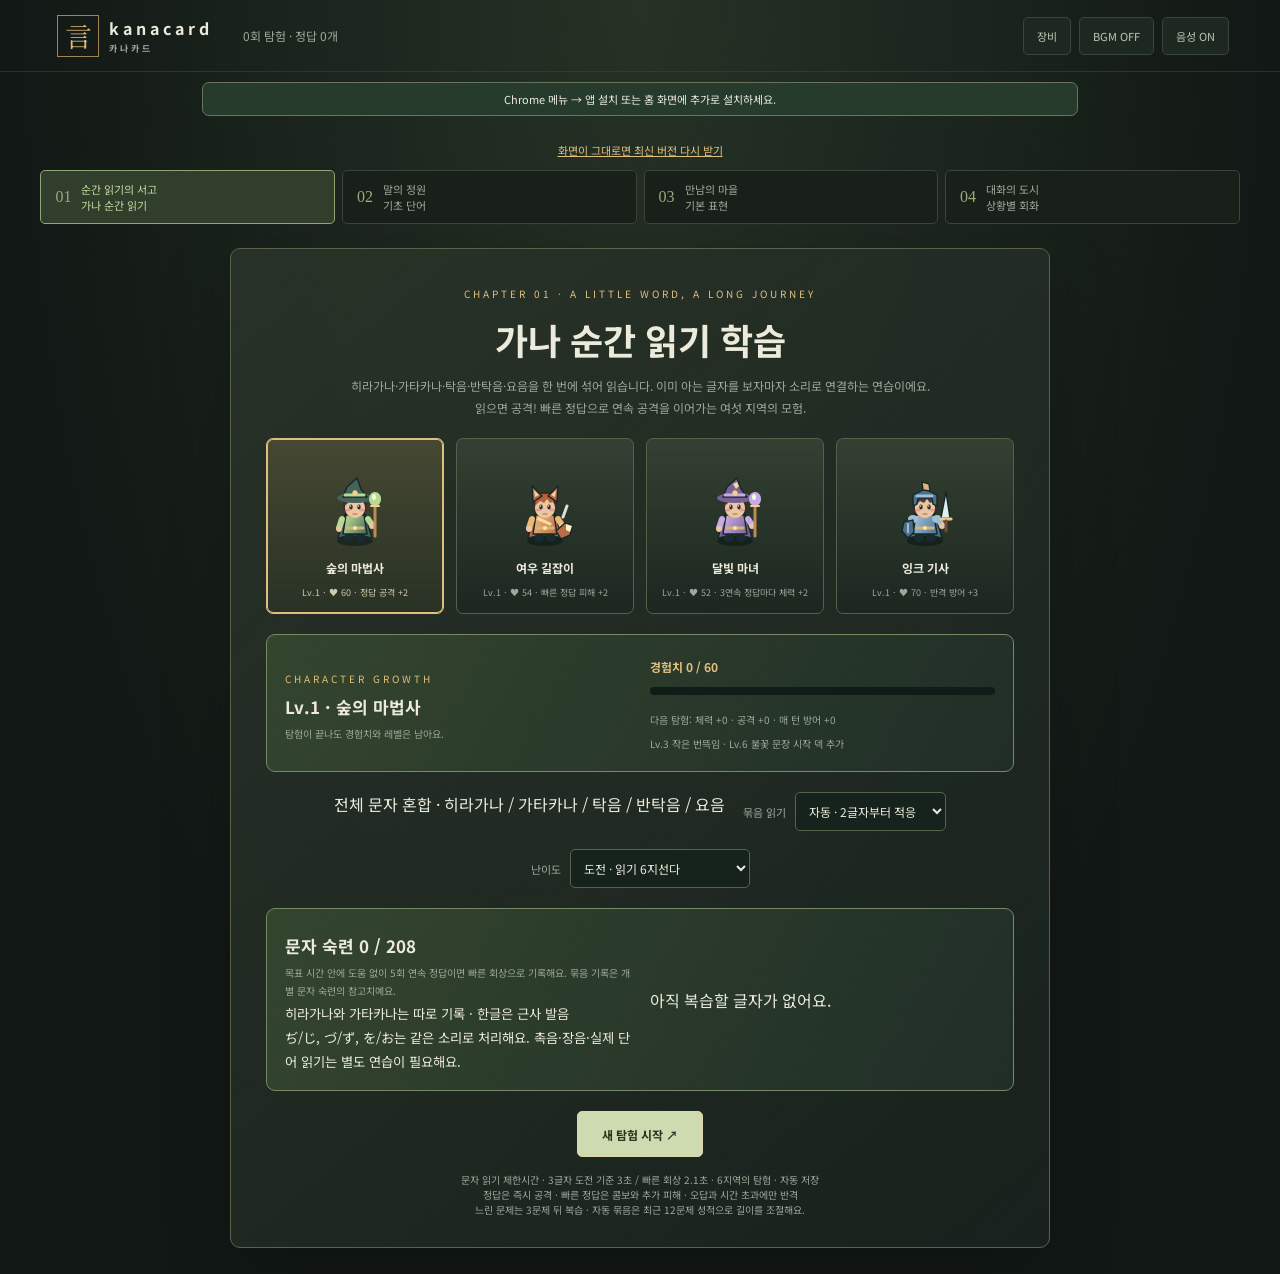
==== index.html @ ecb380b3 "Replace card battles with continuous kana reading combat" ====
<!doctype html>
<html lang="ko">
<head><meta charset="utf-8"><meta name="viewport" content="width=device-width,initial-scale=1,viewport-fit=cover"><meta name="theme-color" content="#131916"><meta name="description" content="가나를 빠르게 읽으면 공격! 히라가나·가타카나를 섞어 읽는 개인용 일본어 학습 RPG."><title>kanacard · 글자가 마법이 되는 모험</title><link rel="stylesheet" href="style.css?v=reading-battle-13"><link rel="manifest" href="./manifest.webmanifest?v=4"><link rel="icon" href="./icons/icon-192.png"><link rel="apple-touch-icon" href="./icons/apple-touch-icon.png"><meta name="mobile-web-app-capable" content="yes"><meta name="apple-mobile-web-app-capable" content="yes"><meta name="apple-mobile-web-app-title" content="kanacard"><meta name="apple-mobile-web-app-status-bar-style" content="black-translucent"></head>
<body>
<header><button id="home" class="brand" aria-label="탐험 설정 열기"><span>言</span><div>kanacard<small>카나카드</small></div></button><div id="run-stats" class="run-stats"></div><div class="header-actions"><button id="collection-button" hidden class="quiet">카드 도감</button><button id="deck-button" hidden class="quiet">덱 보기</button><button id="gear-button" class="quiet">장비</button><button id="music" class="quiet" aria-pressed="false">BGM OFF</button><button id="sound" class="quiet" aria-pressed="true">음성 ON</button></div></header>
<aside class="pwa-tools"><div id="pwa-install" hidden><span id="pwa-install-message">홈 화면에서 앱처럼 플레이하세요.</span><button id="pwa-install-button" class="quiet">앱 설치</button></div><div id="pwa-update" hidden><span id="pwa-update-message">새 버전이 준비됐어요.</span><button id="pwa-update-button" class="quiet">업데이트</button></div></aside><main><a class="recovery-link" href="./recover.html">화면이 그대로면 최신 버전 다시 받기</a><nav id="stages" aria-label="학습 단계"></nav><div id="screen"></div></main>
<div id="modal" class="modal hidden" role="dialog" aria-modal="true" aria-labelledby="modal-title"><section class="modal-panel"><button id="close-modal" class="close" aria-label="닫기">×</button><div id="modal-body"></div></section></div>
<div id="live" class="sr-only" aria-live="polite"></div>
<script src="lessons.js"></script><script src="portraits.js"></script><script src="gear-config.js"></script><script src="gear.js"></script><script src="gear-view.js"></script><script src="world-config.js"></script><script src="core.js"></script><script src="content-config.js"></script><script src="world.js"></script><script src="world-view.js"></script><script src="world-art.js"></script><script src="music.js"></script><script src="monsters.js"></script><script src="combat-actor.js"></script><script src="word-effects.js?v=reading-battle-13"></script><script src="reading-combat.js"></script><script src="app.js?v=reading-battle-13"></script>
<script src="viewport.js"></script><script src="pwa.js"></script></body></html>
---- style.css ----
@import url('https://fonts.googleapis.com/css2?family=Noto+Sans+KR:wght@400;500;600;700;900&family=Noto+Serif+JP:wght@500;700;900&display=swap');
:root{color-scheme:dark;--bg:#121815;--panel:#1c2620;--line:#394539;--text:#ecebdb;--muted:#9da99b;--green:#c3dba1;--gold:#e0bf7e;--red:#db9383}*{box-sizing:border-box}body{margin:0;background:radial-gradient(ellipse at 50% 0,#263226,var(--bg) 70%);color:var(--text);font-family:'Noto Sans KR',sans-serif;min-height:100dvh}button,select{font:inherit}button{cursor:pointer}button:disabled{cursor:default;opacity:.42}button:focus-visible,select:focus-visible{outline:2px solid var(--gold);outline-offset:4px}header{height:72px;border-bottom:1px solid #39453999;display:flex;align-items:center;gap:24px;padding:0 4%}.brand{display:flex;align-items:center;gap:10px;background:none;border:0;color:var(--text);text-align:left}.brand>span{font-family:'Noto Serif JP',serif;font-size:27px;color:var(--gold);border:1px solid #9c8754;width:42px;height:42px;display:grid;place-items:center}.brand div{font-size:16px;letter-spacing:4px;font-weight:700}.brand small{display:block;font-size:9px;letter-spacing:3px;color:var(--muted);margin-top:2px}.run-stats{display:flex;gap:20px;font-size:12px;color:var(--muted)}.run-stats b{color:var(--text);font-weight:500}.run-stats .hp{color:var(--red)}.header-actions{display:flex;gap:8px;margin-left:auto}.quiet{border:1px solid var(--line);background:#1d2821;color:#bdc9b7;padding:9px 13px;border-radius:5px;font-size:11px;min-height:38px}main{max-width:1440px;margin:auto;padding:16px 3% 26px}#stages{display:flex;gap:7px;margin-bottom:16px;overflow-x:auto;padding:2px}.stage{flex:1;min-width:130px;display:flex;align-items:center;gap:10px;padding:10px 14px;border:1px solid var(--line);border-radius:5px;background:#182019;color:var(--muted);text-align:left}.stage.active{border-color:#91a675;color:var(--green);background:#303e2b}.stage b{font:16px Georgia,serif;color:#9ba982}.stage span{font-size:11px;white-space:nowrap}.eyebrow{font-size:10px;letter-spacing:3px;color:var(--gold);text-transform:uppercase}.primary{border:1px solid #dfd4ac;background:#cedbb1;color:#263321;padding:13px 24px;border-radius:5px;font-size:12px;font-weight:700;min-height:46px}.primary:hover{background:#e1e9c8}.secondary{background:#27332b;color:var(--text);border:1px solid #63705c;border-radius:5px;padding:13px 20px;font-size:12px;min-height:46px}h1,h2,h3,p{margin-top:0}h1,h2{font-family:'Noto Serif JP','Noto Sans KR',serif}h2{font-size:30px;letter-spacing:-1px}.setup{max-width:820px;margin:22px auto 0;padding:30px 35px;background:linear-gradient(140deg,#293328ed,#19221ef0);border:1px solid #58634b;border-radius:10px;text-align:center;box-shadow:0 20px 70px #0003}.setup h1{font-size:36px;margin:10px 0}.setup .lead{color:var(--muted);font-size:12px;line-height:1.8}.settings{display:flex;justify-content:center;gap:18px;margin:20px 0}.settings label{font-size:11px;color:var(--muted);display:flex;gap:9px;align-items:center}select{background:#16231c;border:1px solid #57644d;border-radius:5px;color:var(--text);padding:9px;font-size:12px;max-width:180px}.hero-grid{display:grid;grid-template-columns:repeat(4,1fr);gap:12px;margin:20px 0}.hero-choice{color:var(--text);background:linear-gradient(#344032,#1c2720);border:1px solid #55614a;border-radius:7px;padding:12px 6px;position:relative}.hero-choice.selected{border-color:var(--gold);box-shadow:inset 0 0 0 1px var(--gold);background:linear-gradient(#464832,#283225)}.hero-choice canvas{display:block;width:100px;height:105px;max-width:100%;margin:auto}.hero-choice strong{display:block;font-size:12px;margin:3px 0 9px}.hero-choice small{font-size:9px;line-height:1.8;color:var(--muted);display:block}.hero-choice.selected small{color:#d1cba8}.setup .actions{display:flex;justify-content:center;gap:10px}.setup .footnote{font-size:10px;color:var(--muted);margin:15px 0 0}.run-heading{display:flex;align-items:center;justify-content:space-between;margin:22px 0}.run-heading h2{margin:7px 0 0}.run-heading p{font-size:11px;color:var(--muted);margin:0}.map-layout{display:grid;grid-template-columns:1fr 290px;gap:22px}.map{border:1px solid #46523e;border-radius:10px;padding:25px;background:radial-gradient(ellipse at 50% 60%,#34432b88,#19241ef0);min-height:480px;position:relative;overflow:hidden}.floor-track{display:flex;align-items:center;justify-content:space-between;padding:15px 0 35px;position:relative}.floor-track:before{content:'';position:absolute;height:1px;background:#607050;left:20px;right:20px;top:35px}.floor-node{position:relative;z-index:1;display:grid;place-items:center;width:39px;height:39px;background:#19241d;border:1px solid #607050;border-radius:50%;font:14px Georgia,serif;color:#7e8c73}.floor-node.done{color:var(--green);background:#35452b}.floor-node.next{color:var(--gold);border-color:var(--gold);box-shadow:0 0 25px #d2b26c30}.floor-node.boss{border-radius:8px}.route-title{text-align:center;margin:15px 0 23px;font-size:14px;color:#d4dbc6}.route-choices{display:flex;justify-content:center;gap:18px}.route{width:210px;min-height:230px;background:linear-gradient(#3b4936,#202d24);border:1px solid #778263;border-radius:10px;text-align:center;padding:24px 18px;color:var(--text);transition:transform .15s,border-color .15s}.route:hover{transform:translateY(-5px);border-color:var(--gold)}.route .route-icon{display:grid;place-items:center;width:75px;height:75px;border:1px solid #79876888;border-radius:50%;margin:0 auto 18px;font-size:31px;color:var(--gold);font-family:'Noto Serif JP',serif}.route strong{display:block;font-size:17px;margin-bottom:10px}.route small{color:var(--muted);font-size:11px;line-height:1.8}.map-note{background:#202a21;border:1px solid #46523e;border-radius:9px;padding:24px;align-self:start}.map-note canvas{width:110px;height:110px;display:block;margin:0 auto 15px}.map-note h3{font-size:15px;text-align:center}.map-note p{font-size:11px;color:var(--muted);line-height:1.9;margin:14px 0}.map-note .stat-line{display:flex;justify-content:space-between;font-size:11px;border-top:1px solid var(--line);padding:11px 0}.map-note .stat-line b{color:var(--gold)}.notice{background:#35452a;border:1px solid #596e44;color:#d4e5b7;padding:11px 16px;border-radius:5px;font-size:12px;margin-bottom:16px;line-height:1.7}.combat-top{display:flex;justify-content:space-between;align-items:center;margin-bottom:12px;font-size:11px;color:var(--muted)}.combat-top strong{color:var(--gold);font-weight:500}.battlefield{height:330px;position:relative;display:flex;align-items:flex-end;justify-content:space-around;isolation:isolate;overflow:hidden;border:1px solid #465742;border-radius:10px;background:radial-gradient(ellipse at 55% 20%,#71825d33,transparent 60%),linear-gradient(#1d2b25,#2e4030 80%,#18251c)}.battlefield:before{content:'言';font:270px 'Noto Serif JP',serif;color:#bdce9d08;position:absolute;left:38%;top:-45px;transform:rotate(-9deg);z-index:-1}.battlefield:after{content:'';position:absolute;inset:auto -5% -55px;height:150px;border-radius:50%;background:#52634530;box-shadow:0 -1px #70855a22;z-index:-1}.unit{width:240px;max-width:40%;text-align:center;padding-bottom:25px;position:relative}.unit canvas{width:155px;height:160px;display:block;margin:0 auto}.unit svg{width:160px;height:170px;filter:drop-shadow(0 8px 8px #0004);display:block;margin:0 auto}.unit-name{font-size:12px;display:block;margin-bottom:8px}.hp-bar{height:8px;background:#152319;border:1px solid #606749;border-radius:4px;overflow:hidden;max-width:165px;margin:auto}.hp-bar span{display:block;height:100%;background:#be9075;transition:width .2s}.hp-label{font-size:10px;color:#c4cbb5;margin-top:5px}.block-badge{color:#a6cee0;display:inline-block;margin-left:8px}.intent{position:absolute;right:50%;transform:translateX(50%);top:-8px;white-space:nowrap;border:1px solid #8a7158;border-radius:20px;background:#283229;padding:8px 13px;color:#edb494;font-size:11px}.intent.guard-intent{color:#b1d0df;border-color:#637e8a}.turn-bar{display:flex;align-items:center;justify-content:space-between;gap:12px;padding:18px 2px}.energy{display:flex;align-items:center;gap:12px}.energy-orb{width:47px;height:47px;display:grid;place-items:center;border:2px solid #b6c58f;border-radius:50%;background:radial-gradient(circle at 35% 25%,#7a8b4b,#293d29);font:25px Georgia,serif;color:#f6edbb;box-shadow:0 0 20px #91ac5722}.energy small{font-size:10px;color:var(--muted);display:block;line-height:1.9}.end-turn{border:1px solid #8e9267;color:#e5e6ca;background:#3d4931;border-radius:5px;padding:13px 28px;font-size:12px}.hand{display:flex;gap:12px;justify-content:center;align-items:stretch;padding:6px 3px 18px;overflow-x:auto}.card{flex:0 0 158px;min-height:223px;position:relative;border:1px solid #9a9772;border-radius:10px;padding:12px 11px 16px;background:linear-gradient(150deg,#46503c,#273328);text-align:center;color:var(--text);transition:transform .15s,box-shadow .15s}.card.attack{border-color:#af8b75;background:linear-gradient(150deg,#554337,#2d3025)}.card:hover:not(:disabled){transform:translateY(-5px);box-shadow:0 9px 25px #0004}.card .cost{position:absolute;top:8px;left:8px;width:25px;height:25px;background:#18251d;border:1px solid #a4b084;border-radius:50%;display:grid;place-items:center;color:#e4dda8;font:15px Georgia,serif}.card .card-type{font-size:8px;letter-spacing:2px;color:#c6c7aa;text-transform:uppercase}.card .sigil{height:92px;margin:10px 0;background:radial-gradient(ellipse,#b6bd6a27,transparent 70%);display:grid;place-items:center;font:51px 'Noto Serif JP',serif;color:#d1ce9f;text-shadow:0 3px 0 #17241b}.card.attack .sigil{color:#e3bb91;background:radial-gradient(ellipse,#d0a37022,transparent 70%)}.card strong{font-size:13px;display:block;margin-bottom:10px}.card p{font-size:10px;color:#d5d8bd;line-height:1.7;min-height:32px;margin-bottom:0}.card .flavor{font-size:8px;color:#9da78f;line-height:1.7;display:block;border-top:1px solid #8a95683d;padding-top:8px;margin-top:7px}.pile-bar{display:flex;justify-content:space-between;color:var(--muted);font-size:10px;gap:10px}.hand-empty{padding:45px;color:var(--muted);font-size:13px}.scene{max-width:850px;margin:25px auto;text-align:center;border:1px solid #59644a;border-radius:10px;background:radial-gradient(ellipse at top,#3d4930,#1c2820);padding:35px}.scene h2{margin:12px 0 15px}.scene>p{font-size:12px;color:var(--muted);line-height:1.9}.scene-symbol{font:60px 'Noto Serif JP',serif;color:var(--gold);margin:12px}.scene-options{display:flex;justify-content:center;gap:14px;margin:25px 0}.scene-choice{display:flex;flex-direction:column;align-items:center;gap:8px;border:1px solid #71825f;border-radius:7px;background:#303e2b;color:var(--text);padding:20px;min-width:220px;min-height:105px}.scene-choice small{color:var(--muted);font-size:11px}.rewards{display:flex;justify-content:center;gap:18px;margin:25px 0}.scene .score{display:flex;justify-content:center;gap:30px;margin:25px 0}.score b{display:block;font:29px Georgia,serif;color:var(--gold);margin-bottom:6px}.score span{font-size:10px;color:var(--muted)}.modal{position:fixed;inset:0;background:#080f0ce8;display:flex;align-items:center;justify-content:center;padding:20px;z-index:10;backdrop-filter:blur(5px)}.modal-panel{position:relative;width:min(620px,100%);max-height:92dvh;overflow-y:auto;background:linear-gradient(145deg,#303c2e,#1b2721);border:1px solid #899574;border-radius:12px;padding:32px;text-align:center;box-shadow:0 20px 80px #0007}.close{position:absolute;top:9px;right:12px;background:none;border:0;color:var(--muted);font-size:25px;min-width:35px;min-height:35px}.question-label{color:var(--gold);font-size:11px}.question-prompt{font:38px 'Noto Serif JP',serif;margin:22px 0 12px;overflow-wrap:anywhere}.question-context{font-size:13px;color:#bdc8b2;line-height:1.8;margin:12px 0 20px;white-space:pre-line}.question-actions{display:flex;align-items:center;justify-content:space-between;gap:10px;margin-top:15px}.question-actions small{font-size:10px;color:var(--muted)}.answers{display:grid;grid-template-columns:1fr 1fr;gap:10px}.answer{border:1px solid #69785b;border-radius:6px;background:#243326;color:var(--text);padding:15px 12px;min-height:56px;font-size:13px;line-height:1.6}.answer:hover:not(:disabled){border-color:var(--gold)}.answer.correct{background:#405a30;border-color:#b3d582;opacity:1}.answer.wrong{background:#583d30;border-color:#d19d87;opacity:1}.feedback{font-size:12px;line-height:1.9;padding:15px 0;color:#e1d09f}.feedback .translation{display:block;font-size:12px;color:#c0cbb5;margin-top:7px}.deck-list{display:grid;grid-template-columns:1fr 1fr;gap:8px;margin-top:20px;text-align:left}.deck-item{border:1px solid var(--line);border-radius:5px;padding:12px;font-size:12px}.deck-item small{display:block;color:var(--muted);font-size:10px;margin-top:6px}.modal-subtitle{color:var(--muted);font-size:12px;line-height:1.8}.hidden{display:none!important}.sr-only{position:absolute;width:1px;height:1px;padding:0;margin:-1px;overflow:hidden;clip:rect(0,0,0,0);white-space:nowrap;border:0}@media(prefers-reduced-motion:reduce){*{transition:none!important;animation:none!important}}@media(max-width:850px){.map-layout{grid-template-columns:1fr}.map-note{display:none}.hand{justify-content:flex-start}.run-stats{gap:12px}.run-stats .optional{display:none}.card{flex-basis:145px}.setup{margin:12px auto;padding:25px 20px}}@media(max-width:550px){header{height:62px;padding:0 12px;gap:10px}.brand div{font-size:12px;letter-spacing:2px}.brand>span{width:32px;height:35px;font-size:21px}.brand small{font-size:8px}.run-stats{font-size:10px;gap:8px;flex-wrap:wrap;max-width:120px}.header-actions{gap:5px}.quiet{padding:8px;font-size:10px}.brand{padding:0;gap:6px}main{padding:10px}.stage{min-width:102px;padding:9px 8px;gap:7px}.stage span{font-size:10px}.stage b{font-size:12px}#stages{margin-bottom:12px}.setup{padding:23px 13px}.setup h1{font-size:27px}.setup .lead{font-size:11px}.settings{gap:9px;flex-wrap:wrap}.settings label{font-size:10px}.hero-grid{grid-template-columns:1fr 1fr;gap:9px}.hero-choice canvas{width:80px;height:84px}.hero-choice{padding:7px}.hero-choice strong{font-size:11px;margin-bottom:5px}.hero-choice small{font-size:9px}.run-heading{margin:14px 0}.run-heading h2{font-size:24px}.run-heading p{font-size:10px}.map{padding:16px 12px;min-height:430px}.floor-track{padding-bottom:25px}.floor-node{width:30px;height:30px;font-size:12px}.floor-track:before{top:30px}.route-choices{gap:10px}.route{width:48%;min-height:210px;padding:20px 12px}.route strong{font-size:15px}.route small{font-size:10px}.battlefield{height:270px}.unit{max-width:43%;padding-bottom:18px;width:180px}.unit canvas{width:125px;height:130px}.unit svg{width:125px;height:140px}.intent{font-size:10px;top:-10px;padding:7px 9px}.unit-name{font-size:11px}.hp-bar{max-width:135px}.turn-bar{padding:12px 2px}.energy-orb{width:39px;height:39px;font-size:22px}.energy small{font-size:9px}.end-turn{padding:12px 20px}.hand{gap:8px;padding-top:5px}.card{flex-basis:130px;min-height:211px;padding:10px 8px}.card .sigil{height:77px;font-size:44px}.card strong{font-size:12px}.card p{font-size:9px}.card .flavor{font-size:8px}.combat-top{font-size:10px}.scene{padding:25px 13px;margin:16px 0}.scene h2{font-size:25px}.scene-options{flex-direction:column;gap:10px}.scene-choice{width:100%;min-height:90px}.rewards{gap:8px;overflow-x:auto;justify-content:flex-start;padding:6px 0}.rewards .card{flex-basis:135px}.modal{padding:12px}.modal-panel{padding:28px 17px 22px}.question-prompt{font-size:31px;margin-top:20px}.question-context{font-size:12px}.answer{font-size:12px;padding:13px 9px;min-height:60px}.answers{gap:8px}.deck-list{grid-template-columns:1fr}.pile-bar{font-size:9px;flex-wrap:wrap}.scene .score{gap:22px}}

/* Combat effects: transform/opacity animations stay inside the arena. */
.battlefield .unit canvas,.battlefield .unit svg{animation:unit-breathe 3.5s ease-in-out infinite;transform-origin:50% 90%}
.battlefield .enemy-unit svg{animation-delay:-1.7s}
.battle-fx{--fx:#ffe0a1;position:absolute;inset:0;z-index:3;pointer-events:none;overflow:hidden}
.battle-fx.fx-flame{--fx:#ff9f56}.battle-fx.fx-ice{--fx:#a2e7ff}.battle-fx.fx-shield,.battle-fx.fx-parry,.battle-fx.fx-enemy-guard{--fx:#b1dfff}.battle-fx.fx-heal,.battle-fx.fx-focus{--fx:#c7f8ac}.battle-fx.fx-enemy-hit{--fx:#ff9a86}
.fx-ring,.fx-trail,.fx-particle,.fx-number{position:absolute;left:75%;top:48%}
.fx-ring{width:110px;height:110px;margin:-55px;border:3px solid var(--fx);border-radius:50%;box-shadow:0 0 24px var(--fx),inset 0 0 24px var(--fx);animation:impact-ring .7s ease-out both}
.fx-trail{width:155px;height:7px;background:#fff8dc;box-shadow:0 0 12px var(--fx),0 0 30px var(--fx);border-radius:100%;animation:blade-strike .55s ease-out both;transform-origin:center}
.fx-particle{width:5px;height:12px;border-radius:50%;background:var(--fx);box-shadow:0 0 10px var(--fx);animation:spark-burst .65s ease-out both;animation-delay:var(--delay)}
.fx-number{font:900 clamp(25px,5vw,44px) 'Noto Sans KR',sans-serif;color:var(--fx);text-shadow:0 3px 5px #000,0 0 20px var(--fx);white-space:nowrap;animation:damage-rise .9s ease-out both}
.fx-caption{position:absolute;top:17px;left:10%;right:10%;text-align:center;font-size:14px;font-weight:700;color:var(--fx);text-shadow:0 2px 8px #000;animation:caption-in .9s both}
.fx-shield :is(.fx-ring,.fx-particle,.fx-number),.fx-heal :is(.fx-ring,.fx-particle,.fx-number),.fx-focus :is(.fx-ring,.fx-particle,.fx-number),.fx-parry :is(.fx-ring,.fx-particle,.fx-number),.fx-enemy-hit :is(.fx-ring,.fx-particle,.fx-number){left:25%}
:is(.fx-shield,.fx-heal,.fx-focus,.fx-parry,.fx-enemy-guard) .fx-trail{display:none}
.fx-enemy-hit .fx-trail{left:25%;background:#ffd3c7}
.fx-shield .fx-ring,.fx-enemy-guard .fx-ring{border-radius:45% 45% 55% 55%;height:140px;margin-top:-70px;animation:shield-form .85s both}
.fx-flame .fx-ring{background:radial-gradient(circle,#fff2b599,#ff7a2244,transparent 70%)}
.fx-ice .fx-particle{border-radius:0;clip-path:polygon(50% 0,100% 50%,50% 100%,0 50%);height:20px;width:9px}
.fx-heal .fx-particle{height:8px;width:8px}.fx-focus .fx-ring{border-style:dashed}
.fx-scene-slash .hero-unit canvas,.fx-scene-flame .hero-unit canvas,.fx-scene-ice .hero-unit canvas{animation:hero-cast .65s both}
:is(.fx-scene-slash,.fx-scene-flame,.fx-scene-ice) .enemy-unit svg{animation:unit-hit .65s both}
.fx-scene-enemy-hit .hero-unit canvas{animation:unit-hit .65s both}.fx-scene-enemy-hit .enemy-unit svg{animation:enemy-lunge .65s both}
.enemy-falling .enemy-unit svg{animation:enemy-fall .85s both}
.animating{box-shadow:inset 0 0 50px #e7c88e18}.animating~.turn-bar .end-turn{opacity:.45}.animating~.hand{pointer-events:none}
@keyframes unit-breathe{50%{transform:translateY(-5px) rotate(1deg)}}
@keyframes hero-cast{25%{transform:translateX(-12px) rotate(-8deg)}55%{transform:translateX(22px) rotate(8deg)}100%{transform:none}}
@keyframes enemy-lunge{35%{transform:translateX(-35px) rotate(-12deg)}100%{transform:none}}
@keyframes unit-hit{20%,50%{transform:translateX(9px);filter:brightness(2.3)}35%,65%{transform:translateX(-7px)}100%{transform:none}}
@keyframes enemy-fall{20%{filter:brightness(3);transform:scale(1.08)}100%{opacity:0;transform:translateY(25px) scale(.6) rotate(12deg);filter:blur(5px)}}
@keyframes blade-strike{0%{opacity:0;transform:translate(-180%,-50%) rotate(-40deg) scaleX(.2)}35%{opacity:1;transform:translate(-50%,-50%) rotate(-40deg) scaleX(1)}100%{opacity:0;transform:translate(20%,-50%) rotate(-40deg) scaleX(.4)}}
@keyframes impact-ring{0%{opacity:0;transform:scale(.2)}25%{opacity:1}100%{opacity:0;transform:scale(1.7)}}
@keyframes shield-form{0%{opacity:0;transform:scale(.6)}30%,65%{opacity:1;transform:scale(1)}100%{opacity:0;transform:scale(1.1)}}
@keyframes spark-burst{0%{opacity:0;transform:rotate(var(--angle)) translateY(0)}20%{opacity:1}100%{opacity:0;transform:rotate(var(--angle)) translateY(calc(-1 * var(--travel))) rotate(100deg)}}
@keyframes damage-rise{0%{opacity:0;transform:translate(-50%,0) scale(.5)}20%{opacity:1;transform:translate(-50%,-30px) scale(1.15)}75%{opacity:1}100%{opacity:0;transform:translate(-50%,-70px) scale(1)}}
@keyframes caption-in{0%{opacity:0;transform:translateY(7px)}20%,80%{opacity:1;transform:none}100%{opacity:0}}
@media(prefers-reduced-motion:reduce){.battle-fx .fx-particle,.battle-fx .fx-trail,.battle-fx .fx-ring{display:none}.battle-fx .fx-number{transform:translate(-50%,-30px)}.enemy-falling .enemy-unit svg{opacity:.35}}

.growth-panel{display:flex;gap:20px;align-items:center;text-align:left;margin:20px 0;padding:18px;border:1px solid #778968;background:linear-gradient(120deg,#34452e,#202e27);border-radius:9px}.growth-panel>div{flex:1}.growth-panel h3{font-size:17px;margin:6px 0}.growth-panel p,.growth-detail small{font-size:10px;color:var(--muted);line-height:1.8;margin:0}.growth-detail b{font-size:12px;color:var(--gold)}.xp-track{height:8px;background:#101c17;border-radius:8px;overflow:hidden;margin:10px 0}.xp-track span{display:block;height:100%;background:linear-gradient(90deg,#8cbb79,#f0da88);box-shadow:0 0 10px #dfd998}.xp-earned{display:block;color:#d0ec9a;font-weight:700;padding-top:8px}
.fx-flash{position:absolute;inset:0;background:radial-gradient(ellipse at 75% 45%,#fff6d877,transparent 65%);animation:arena-flash .5s both}.fx-rune{position:absolute;left:75%;top:43%;font:900 100px 'Noto Serif JP',serif;transform:translate(-50%,-50%);color:var(--fx);text-shadow:0 0 30px var(--fx);animation:rune-explode .75s both}
.fx-slash{position:absolute;left:75%;top:48%;width:160px;height:5px;background:#fff5da;border-radius:100%;box-shadow:0 0 18px var(--fx);animation:cross-strike .6s both;animation-delay:.12s}.fx-slash.third{animation-delay:.24s;rotate:75deg}.fx-number{z-index:2}.fx-caption{z-index:2}
.fx-kill .fx-ring{border-width:6px;animation:death-wave .85s both}.fx-kill .fx-flash{background:radial-gradient(ellipse at 75% 45%,#ffdf99bb,transparent 75%)}.fx-kill .fx-particle{width:7px;height:18px;--travel:120px!important}.fx-combo .fx-trail{height:12px}.fx-combo .fx-caption{font-size:18px;letter-spacing:2px}.fx-flow{--fx:#82e6de}.fx-spark{--fx:#f6eea0}.fx-flow .fx-ring{border-radius:40% 60%;rotate:35deg}.fx-spark .fx-trail{height:12px;clip-path:polygon(0 50%,40% 0,50% 50%,100% 20%,60% 100%,50% 50%)}
:is(.fx-shield,.fx-heal,.fx-focus,.fx-parry,.fx-enemy-guard) .fx-slash{display:none}.fx-enemy-hit .fx-slash{left:25%}.fx-enemy-hit .fx-flash{background:radial-gradient(ellipse at 25% 45%,#ff847b66,transparent 65%)}
:is(.fx-scene-flow,.fx-scene-spark) .hero-unit canvas{animation:hero-cast .65s both}:is(.fx-scene-flow,.fx-scene-spark) .enemy-unit svg{animation:unit-hit .65s both}
.battlefield.animating:has(.fx-combo),.battlefield.enemy-falling{animation:arena-jolt .4s ease-out both}
@keyframes arena-flash{0%,100%{opacity:0}20%{opacity:1}50%{opacity:.2}}
@keyframes rune-explode{0%{opacity:0;transform:translate(-50%,-50%) scale(.3)}30%{opacity:.65}100%{opacity:0;transform:translate(-50%,-50%) scale(1.8)}}
@keyframes cross-strike{0%{opacity:0;transform:translate(-50%,-50%) rotate(35deg) scaleX(.1)}30%{opacity:1;transform:translate(-50%,-50%) rotate(35deg) scaleX(1.2)}100%{opacity:0;transform:translate(-50%,-50%) rotate(35deg) scaleX(.8)}}
@keyframes death-wave{0%{opacity:0;transform:scale(.2)}20%{opacity:1}100%{opacity:0;transform:scale(3.5);border-width:1px}}
@keyframes arena-jolt{20%{transform:translate(3px,2px)}40%{transform:translate(-3px,-2px)}60%{transform:translate(2px,-1px)}100%{transform:none}}
@media(max-width:550px){.growth-panel{flex-direction:column;align-items:stretch;gap:12px;padding:14px}.fx-rune{font-size:70px}.fx-slash{width:110px}}
@media(prefers-reduced-motion:reduce){.fx-flash,.fx-slash,.fx-rune{display:none}}

/* Wide arena and a fanned hand inspired by the supplied battle references. */
.combat-layout{position:relative;max-width:1250px;margin:auto}.combat-layout .battlefield{height:480px;border-color:#61796c;background:#142621}.arena-backdrop{position:absolute;inset:0;width:100%;height:100%;z-index:-2}.combat-layout .battlefield:before{display:none}.combat-layout .battlefield:after{height:100px;bottom:50px;background:#9ecca411;filter:blur(15px)}.combat-layout .unit{padding-bottom:125px}.combat-layout .unit canvas{width:185px;height:195px}.combat-layout .unit svg{width:210px;height:220px}.combat-layout .hero-unit{margin-right:10%}.combat-layout .hp-bar{height:7px;background:#171c19}.combat-layout .hp-bar span{background:linear-gradient(90deg,#ae4d49,#ec8f65)}.combat-layout .intent{top:-20px;background:#17241ee8;font-weight:700;border-color:#bc8561}.combat-layout .turn-bar{position:relative;z-index:4;margin-top:-95px;padding:0 22px;pointer-events:none}.combat-layout .turn-bar>*{pointer-events:auto}.combat-layout .energy small{display:none}.combat-layout .energy-orb{width:64px;height:64px;font-size:32px;border:4px double #e7cd82;box-shadow:0 0 25px #f2d87e40;background:radial-gradient(circle at 35% 25%,#cfa760,#71542c 65%,#382d24)}.combat-layout .end-turn{border:3px double #c1bb8a;background:linear-gradient(#546454,#293c35);border-radius:12px;box-shadow:0 5px 15px #0008}.combat-layout .hand{position:relative;z-index:5;overflow:visible;gap:0;justify-content:center;align-items:flex-start;margin:-35px 100px 0;padding:50px 0 20px;min-height:265px;pointer-events:none}.hand-slot{width:116px;flex:0 1 116px;position:relative;transform:translateY(var(--lift)) rotate(var(--fan));transform-origin:50% 100%;transition:transform .18s;z-index:var(--order);pointer-events:auto}.hand-slot>.card{width:158px;min-height:225px;box-shadow:0 6px 18px #0009;border-width:3px;background:linear-gradient(145deg,#52615a,#20372f);border-color:#9db8a1}.hand-slot>.card.attack{border-color:#ca927b;background:linear-gradient(145deg,#654d46,#302c2e)}.hand-slot:hover,.hand-slot:focus-within{transform:translateY(-46px) rotate(0) scale(1.12);z-index:20}.hand-slot .card:hover:not(:disabled){transform:none;box-shadow:0 0 0 2px #b4f4d0,0 0 28px #75ffc17a,0 20px 35px #000a}.card-art{position:relative;display:block;height:92px;overflow:hidden;margin:10px 0;color:#b7e0c9;background:radial-gradient(ellipse at 50% 60%,#75bda955,#112921);border:1px solid #8ba39780;border-radius:45% 45% 4px 4px}.card-art svg{width:100%;height:100%;filter:drop-shadow(0 0 6px currentColor)}.card-art>span{position:absolute;right:8px;bottom:3px;font:25px 'Noto Serif JP',serif;color:#fff1ce;text-shadow:0 2px 4px #000}.attack .card-art{color:#f0b084;background:radial-gradient(ellipse,#ad673c88,#372925)}.art-flame{color:#ffb05e!important}.art-ice{color:#acf1ff!important}.art-heal{color:#d4f8a6}.combat-layout .pile-bar{position:relative;z-index:6;padding-top:14px}.target-arrow{position:absolute;width:42%;height:180px;left:29%;top:20%;fill:none;stroke:#f2e7c6;stroke-width:6;stroke-linecap:round;stroke-dasharray:10 5;filter:drop-shadow(0 2px 3px #000);opacity:0;transition:opacity .15s;pointer-events:none}.combat-layout:has(.hand-slot .attack:not(:disabled):hover) .target-arrow,.combat-layout:has(.hand-slot .attack:focus-visible) .target-arrow{opacity:.8}.arena-motes{position:absolute;inset:0;pointer-events:none;z-index:-1}.arena-motes i{position:absolute;left:calc(8% + var(--n)*10%);top:calc(22% + var(--n)*4%);width:4px;height:4px;border-radius:50%;background:#d8efb4;box-shadow:0 0 10px #b8ed91;opacity:.4;animation:arena-mote 6s ease-in-out infinite;animation-delay:calc(var(--n)*-.7s)}
@keyframes arena-mote{50%{transform:translate(15px,-35px);opacity:.8}}
@media(max-width:700px){.combat-layout .battlefield{height:390px}.combat-layout .unit{padding-bottom:105px}.combat-layout .unit canvas{width:130px;height:140px}.combat-layout .unit svg{width:150px;height:160px}.combat-layout .hero-unit{margin-right:0}.combat-layout .hand{margin:-30px 0 0;padding-top:48px}.hand-slot{flex-basis:85px;width:85px}.hand-slot>.card{width:125px;min-height:210px}.card-art{height:77px}.combat-layout .turn-bar{padding:0 10px}.combat-layout .energy-orb{width:47px;height:47px;font-size:25px}.combat-layout .end-turn{padding:10px}.target-arrow{height:130px}.hand-slot:hover,.hand-slot:focus-within{transform:translateY(-30px) scale(1.06)}}
@media(max-width:550px){.combat-layout .hand{justify-content:flex-start;overflow-x:auto;overflow-y:hidden;padding:45px 12px 25px;min-height:290px}.hand-slot{transform:none;flex:0 0 133px}.hand-slot:hover,.hand-slot:focus-within{transform:translateY(-15px)}.combat-layout .pile-bar{padding-top:0}.combat-layout .battlefield{height:350px}.combat-layout .unit{padding-bottom:100px}.combat-layout .intent{font-size:9px;top:-16px}.combat-layout .energy small{display:none}}
@media(prefers-reduced-motion:reduce){.arena-motes{display:none}}

/* Oversized hit numbers, starburst impacts and a lightning finisher. */
.fx-impact-star{position:absolute;left:75%;top:45%;width:155px;height:155px;background:radial-gradient(circle,#fff9d6 0 12%,#ffd96a 24%,#f58a3f 65%);clip-path:polygon(50% 0,58% 30%,79% 9%,72% 36%,100% 31%,79% 50%,100% 66%,71% 64%,81% 94%,58% 74%,50% 100%,43% 73%,17% 94%,29% 64%,0 69%,22% 50%,0 31%,30% 36%,20% 8%,43% 30%);animation:hit-star .6s both}.fx-number{font-size:clamp(46px,8vw,82px);color:#fff4c5;-webkit-text-stroke:2px #74342b;text-shadow:3px 5px 0 #361d19,0 0 14px #ffb358}.fx-combo .fx-number,.fx-kill .fx-number{color:#ff7662;-webkit-text-stroke:2px #fff0bd}.fx-lightning{position:absolute;left:75%;top:0;transform:translateX(-50%);width:120px;height:70%;overflow:visible;fill:none;stroke:#fff;stroke-width:5;filter:drop-shadow(0 0 8px #c1efff) drop-shadow(0 0 18px #78bfff);animation:lightning-hit .7s both;display:none}.fx-spark .fx-lightning,.fx-combo .fx-lightning,.fx-kill .fx-lightning{display:block}.fx-enemy-hit .fx-impact-star{left:25%}.fx-ice .fx-impact-star{background:radial-gradient(circle,#fff,#c1f3ff,#76bfd9)}.fx-flow .fx-impact-star{background:radial-gradient(circle,#fff,#a5ffdc,#429f9f)}:is(.fx-shield,.fx-heal,.fx-focus,.fx-parry,.fx-enemy-guard) .fx-impact-star{display:none}
@keyframes hit-star{0%{opacity:0;transform:translate(-50%,-50%) scale(.1) rotate(-20deg)}20%{opacity:1;transform:translate(-50%,-50%) scale(1.1) rotate(5deg)}100%{opacity:0;transform:translate(-50%,-50%) scale(1.35) rotate(20deg)}}
@keyframes lightning-hit{0%,15%,35%,65%,100%{opacity:0}10%,25%,45%{opacity:1}}
@media(prefers-reduced-motion:reduce){.fx-lightning,.fx-impact-star{display:none}.fx-number{-webkit-text-stroke:0;text-shadow:0 2px 3px #000}}

/* Wind up → dash → held contact → recoil → return, all on one 900ms timeline. */
.hero-actor{position:relative;width:185px;height:195px;margin:auto;transform-origin:50% 90%}.combat-layout .hero-actor canvas{position:absolute;inset:0;margin:0;width:100%;height:100%}.hero-actor .pose-windup,.hero-actor .pose-strike{visibility:hidden}.dash-streak{position:absolute;inset:38% 25% 23% -90%;background:linear-gradient(90deg,transparent,#d7f8ff80);clip-path:polygon(0 15%,100% 0,95% 100%,5% 85%,45% 55%);opacity:0;pointer-events:none}
:is(.fx-scene-slash,.fx-scene-flow,.fx-scene-spark,.fx-scene-flame,.fx-scene-ice) .hero-actor{animation:combat-dash .9s linear both;z-index:4}
:is(.fx-scene-slash,.fx-scene-flow,.fx-scene-spark,.fx-scene-flame,.fx-scene-ice) .hero-actor canvas{animation:none!important}
:is(.fx-scene-slash,.fx-scene-flow,.fx-scene-spark,.fx-scene-flame,.fx-scene-ice) .pose-idle{animation:pose-rest .9s steps(1) both!important}
:is(.fx-scene-slash,.fx-scene-flow,.fx-scene-spark,.fx-scene-flame,.fx-scene-ice) .pose-windup{animation:pose-ready .9s steps(1) both!important}
:is(.fx-scene-slash,.fx-scene-flow,.fx-scene-spark,.fx-scene-flame,.fx-scene-ice) .pose-strike{animation:pose-contact .9s steps(1) both!important}
:is(.fx-scene-slash,.fx-scene-flow,.fx-scene-spark,.fx-scene-flame,.fx-scene-ice) .dash-streak{animation:dash-wake .9s both}
.battle-fx :is(.fx-ring,.fx-trail,.fx-slash,.fx-particle,.fx-number,.fx-impact-star,.fx-rune,.fx-lightning,.fx-cut-arc){left:var(--impact-x,75%)}
.battle-fx :is(.fx-ring,.fx-trail,.fx-slash,.fx-particle,.fx-number,.fx-impact-star,.fx-rune,.fx-cut-arc){top:var(--impact-y,45%)}
.battle-fx :is(.fx-flash,.fx-ring,.fx-trail,.fx-impact-star,.fx-rune,.fx-lightning,.fx-number){animation-delay:.26s;animation-fill-mode:both}
.battle-fx .fx-particle{animation-delay:calc(.26s + var(--delay))}.battle-fx .fx-slash.second{animation-delay:.29s}.battle-fx .fx-slash.third{animation-delay:.35s}.battle-fx .fx-number{animation-duration:.61s}.battle-fx .fx-ring{animation-duration:.6s}
.fx-cut-arc{position:absolute;width:190px;height:145px;border:12px solid transparent;border-top-color:#fff;border-right-color:#a4eaff;filter:drop-shadow(0 0 10px #72dcff);border-radius:50%;animation:contact-arc .34s .24s both;pointer-events:none}.fx-speed-lines{position:absolute;inset:0;background:repeating-linear-gradient(0deg,transparent 0 28px,#d0eeff22 29px,transparent 30px 48px);mask-image:linear-gradient(90deg,transparent,#000,transparent);animation:speed-rush .22s .12s both}
:is(.fx-shield,.fx-heal,.fx-focus,.fx-parry,.fx-enemy-guard) :is(.fx-cut-arc,.fx-speed-lines){display:none}
:is(.fx-scene-slash,.fx-scene-flow,.fx-scene-spark,.fx-scene-flame,.fx-scene-ice) .enemy-unit svg{animation:contact-recoil .64s .26s both}
.battlefield.enemy-falling .enemy-unit svg{animation:contact-defeat .64s .26s both}
.battlefield.animating:has(.fx-slash),.battlefield.enemy-falling{animation:contact-shake .32s .26s both}
.battle-fx.fx-enemy-hit :is(.fx-ring,.fx-trail,.fx-slash,.fx-particle,.fx-number,.fx-impact-star,.fx-cut-arc),.battle-fx:is(.fx-shield,.fx-heal,.fx-focus,.fx-parry) :is(.fx-ring,.fx-particle,.fx-number){left:25%}
@keyframes combat-dash{0%{transform:none}12%{transform:translateX(-18px) rotate(-6deg) scale(.95,1.04)}27%{transform:translateX(var(--dash-distance,180px)) rotate(9deg) scale(1.08,.94)}36%{transform:translateX(var(--dash-distance,180px)) rotate(9deg) scale(1.08,.94)}49%{transform:translateX(calc(var(--dash-distance,180px) - 16px)) rotate(-5deg)}75%{transform:translateX(-8px) rotate(-3deg)}100%{transform:none}}
@keyframes pose-rest{0%{visibility:hidden}75%,100%{visibility:visible}}
@keyframes pose-ready{0%{visibility:visible}24%{visibility:hidden}49%{visibility:visible}75%,100%{visibility:hidden}}
@keyframes pose-contact{0%{visibility:hidden}24%{visibility:visible}49%,100%{visibility:hidden}}
@keyframes dash-wake{0%,12%,48%,100%{opacity:0}20%,28%{opacity:.8}36%{opacity:.2}}
@keyframes contact-recoil{0%,14%{transform:translateX(15px) rotate(8deg) scale(.93,1.04);filter:brightness(3) saturate(.2)}32%{transform:translateX(35px) rotate(12deg)}58%{transform:translateX(-7px) rotate(-5deg)}80%{transform:translateX(3px)}100%{transform:none}}
@keyframes contact-defeat{0%,14%{filter:brightness(3);transform:translateX(15px) scale(.95,1.04)}45%{opacity:1;transform:translate(38px,0) rotate(15deg)}100%{opacity:0;transform:translate(65px,28px) rotate(28deg) scale(.7);filter:blur(4px)}}
@keyframes contact-arc{0%{opacity:0;transform:translate(-65%,-50%) rotate(-65deg) scale(.4)}20%,45%{opacity:1;transform:translate(-50%,-50%) rotate(15deg) scale(1.1)}100%{opacity:0;transform:translate(-40%,-45%) rotate(80deg) scale(1.3)}}
@keyframes contact-shake{0%,25%{transform:translate(-5px,2px)}40%{transform:translate(5px,-3px)}60%{transform:translate(-3px,1px)}80%{transform:translate(2px,-1px)}100%{transform:none}}
@keyframes speed-rush{0%,100%{opacity:0;transform:translateX(-25px)}35%{opacity:1;transform:translateX(25px)}}
@media(max-width:700px){.hero-actor{width:130px;height:140px}.fx-cut-arc{width:135px;height:110px;border-width:8px}}
@media(prefers-reduced-motion:reduce){.hero-actor{animation:none!important}.hero-actor .pose-idle{visibility:visible!important;animation:none!important}.hero-actor .pose-windup,.hero-actor .pose-strike{visibility:hidden!important;animation:none!important}.dash-streak,.fx-cut-arc,.fx-speed-lines{display:none}}

/* Collected cards share a readable silhouette, with distinct materials and sigils. */
.card{--ink:#d0d4ba;--card-dark:#26382d;--card-light:#54604a;--frame:#a1ad87}.card.element-steel{--ink:#ffcfad;--card-dark:#302c31;--card-light:#77564e;--frame:#b99081}.card.element-paper{--ink:#f6e4b2;--card-dark:#3b3b2e;--card-light:#6a7353;--frame:#d6c18d}.card.element-wind{--ink:#ccecd9;--card-dark:#1f3f3c;--card-light:#4f8072;--frame:#9ac7b6}.card.element-fire{--ink:#ffd078;--card-dark:#432027;--card-light:#a14f35;--frame:#ecaa6d}.card.element-frost{--ink:#cdf8ff;--card-dark:#22334d;--card-light:#477f95;--frame:#a1dfe8}.card.element-arcane{--ink:#edceff;--card-dark:#312541;--card-light:#785786;--frame:#bf9cda}.card.element-water{--ink:#baf8f2;--card-dark:#183f49;--card-light:#397e89;--frame:#8dd8db}.card.element-nature{--ink:#e0f2ab;--card-dark:#29442c;--card-light:#65824a;--frame:#b4cc86}.card.element-light{--ink:#fff4af;--card-dark:#474125;--card-light:#9f8a3b;--frame:#e8d78b}.card.element-storm{--ink:#c8dfff;--card-dark:#23243d;--card-light:#5b6397;--frame:#a2b5ed}.card.element-thorn{--ink:#d6e591;--card-dark:#273a2b;--card-light:#73733d;--frame:#b8c17c}.card.element-cosmic{--ink:#ffe4b3;--card-dark:#2b213b;--card-light:#775b87;--frame:#e7bc84}.card.element-moon{--ink:#eff0ff;--card-dark:#252f44;--card-light:#58688d;--frame:#bfcce8}.card.element-bloom{--ink:#ffd7e5;--card-dark:#3e293b;--card-light:#96617e;--frame:#e0aec9}.card.element-ink{--ink:#dfcbf3;--card-dark:#282b3b;--card-light:#62577c;--frame:#afa5c7}
.card[class*="element-"],.hand-slot>.card[class*="element-"]{border-color:var(--frame);background:linear-gradient(145deg,var(--card-light),var(--card-dark) 75%);box-shadow:inset 0 0 0 2px #131b2280,0 5px 13px #0007}.card[class*="element-"] .card-art{color:var(--ink)!important;background:radial-gradient(ellipse at 50% 70%,var(--card-light),var(--card-dark));border-color:var(--frame)}.card[class*="element-"] .card-art:before{content:'';position:absolute;inset:5px;border:1px solid currentColor;opacity:.25;pointer-events:none}.element-fire .card-art{border-radius:45% 8% 45% 8%}.element-frost .card-art{clip-path:polygon(12% 0,88% 0,100% 17%,100% 83%,88% 100%,12% 100%,0 83%,0 17%);border-radius:0}.element-arcane .card-art,.element-moon .card-art{border-radius:50% 50% 8% 8%;border-width:2px}.element-water .card-art,.element-wind .card-art{border-radius:40% 10% 40% 10%}.element-bloom .card-art,.element-nature .card-art{border-radius:35% 35% 35% 8%}.element-ink .card-art{border-radius:3px;box-shadow:inset 5px 0 #fff1,inset -5px 0 #0002}.element-cosmic .card-art{border-radius:50%;background:radial-gradient(circle at 70% 20%,#fff8 1px,transparent 3px),radial-gradient(circle at 20% 60%,#fff8 1px,transparent 3px),linear-gradient(#49315d,#171f3a)!important}.card.rarity-rare:after{content:'◆';position:absolute;bottom:3px;left:50%;translate:-50% 0;color:#f5d998;font-size:11px;text-shadow:0 0 8px #e2b04f}.card.rarity-rare{outline:1px solid #e1bc76;outline-offset:2px}.card.rarity-uncommon .card-type{color:#e4f2fa}.card .card-type{letter-spacing:1px}.new-card{position:absolute;right:-7px;top:28px;background:#e0d19a;color:#273526;padding:4px 8px;font-size:9px;font-weight:900;rotate:12deg;z-index:2;box-shadow:0 2px 7px #0005}
.collection-entry{width:100%;margin-bottom:4px;font-size:11px}.collection-grid{display:grid;grid-template-columns:repeat(3,minmax(0,1fr));gap:22px 14px;padding:16px 3px;text-align:center}.collection-item{display:flex;flex-direction:column;gap:12px;align-items:stretch}.collection-item .card{width:100%;min-height:240px;flex:auto;opacity:1;cursor:default}.collection-item>.quiet{font-size:10px;min-height:42px}.collection-item>.quiet[aria-pressed=true]{background:#51623d;color:#ecf7d1;border-color:#c7d299}.collection-filters{display:flex;flex-wrap:wrap;justify-content:center;gap:7px}.collection-filters .active{border-color:var(--gold);color:var(--gold)}.keepsake-label{font-size:11px;color:var(--muted);margin:15px 0 0}.keepsake-label b{color:var(--gold)}.card-back{display:flex;flex-direction:column;align-items:center;justify-content:center;gap:17px;border:2px double #627168;background:repeating-linear-gradient(45deg,#233a32 0 10px,#1c3029 10px 20px);color:#8fa99a}.card-back>span{border:2px solid #79958388;width:65px;height:80px;border-radius:50%;display:grid;place-items:center;font:45px Georgia,serif}.card-back strong{font-size:12px}.card-back small{font-size:10px;line-height:1.7}.collection-item.unowned{opacity:.65}
@media(max-width:550px){.collection-grid{grid-template-columns:repeat(2,minmax(0,1fr));gap:20px 12px}.collection-item .card{padding:12px 7px;min-height:230px}.header-actions{flex-wrap:wrap;justify-content:flex-end}.header-actions .quiet{min-height:28px;padding:5px;font-size:9px}.keepsake-label .quiet{margin-top:8px}}

/* Joint animation: hips, shoulders, elbow, wrist, head and cape move independently. */
.combat-layout .hero-actor .fighter-rig{width:100%;height:100%;margin:0;overflow:visible;animation:none;filter:drop-shadow(0 6px 5px #0005)}
.fighter-rig .rig-leg{stroke:var(--shade);stroke-width:15;fill:none;stroke-linecap:round;transform-origin:85px 145px}.fighter-rig .boot{stroke:#24323a;stroke-width:14}.rig-torso{transform-origin:85px 145px}.rig-arm{transform-origin:100px 94px}.rig-wrist{transform-origin:117px 109px}.rig-head{transform-origin:85px 82px}.rig-cape{transform-origin:84px 85px}.rig-weapon{filter:drop-shadow(0 0 3px #bdf3ff80)}
.animating:is(.fx-scene-slash,.fx-scene-flow,.fx-scene-spark,.fx-scene-flame,.fx-scene-ice) .rig-torso{animation:rig-body .9s both}
.animating:is(.fx-scene-slash,.fx-scene-flow,.fx-scene-spark,.fx-scene-flame,.fx-scene-ice) .rig-arm{animation:rig-swing .9s both}
.animating:is(.fx-scene-slash,.fx-scene-flow,.fx-scene-spark,.fx-scene-flame,.fx-scene-ice) .rig-wrist{animation:rig-snap .9s both}
.animating:is(.fx-scene-slash,.fx-scene-flow,.fx-scene-spark,.fx-scene-flame,.fx-scene-ice) .rig-head{animation:rig-head .9s both}
.animating:is(.fx-scene-slash,.fx-scene-flow,.fx-scene-spark,.fx-scene-flame,.fx-scene-ice) .rig-leg.front{animation:rig-step .9s both}
.animating:is(.fx-scene-slash,.fx-scene-flow,.fx-scene-spark,.fx-scene-flame,.fx-scene-ice) .rig-leg.rear{animation:rig-push .9s both}
.animating:is(.fx-scene-slash,.fx-scene-flow,.fx-scene-spark,.fx-scene-flame,.fx-scene-ice) .rig-cape{animation:rig-cape .9s both}
@keyframes rig-swing{0%{transform:rotate(0)}14%,21%{transform:rotate(-105deg)}29%,38%{transform:rotate(92deg)}48%{transform:rotate(125deg)}72%,100%{transform:rotate(0)}}
@keyframes rig-snap{0%{transform:none}19%{transform:rotate(-40deg)}29%,38%{transform:rotate(28deg)}48%{transform:rotate(65deg)}78%,100%{transform:none}}
@keyframes rig-body{0%{transform:none}16%{transform:translate(-9px,5px) rotate(-18deg)}29%,38%{transform:translate(9px,0) rotate(17deg)}48%{transform:rotate(24deg)}78%,100%{transform:none}}
@keyframes rig-head{0%{transform:none}17%{transform:rotate(12deg)}29%,38%{transform:rotate(-14deg)}100%{transform:none}}
@keyframes rig-step{0%{transform:none}17%{transform:rotate(22deg)}29%,38%{transform:rotate(-25deg)}60%{transform:rotate(13deg)}100%{transform:none}}
@keyframes rig-push{0%{transform:none}17%{transform:rotate(-24deg)}29%,38%{transform:rotate(30deg)}60%{transform:rotate(-10deg)}100%{transform:none}}
@keyframes rig-cape{0%{transform:none}22%{transform:skewX(24deg) scaleX(1.25)}38%{transform:skewX(10deg)}60%{transform:skewX(-18deg)}100%{transform:none}}
@media(prefers-reduced-motion:reduce){.fighter-rig *{animation:none!important}}

/* The battle rig is always visible; legacy canvas pose visibility must not apply. */
.combat-layout .hero-actor .fighter-rig{visibility:visible;opacity:1}
.word-projectile{position:absolute;left:var(--word-start-x,25%);top:var(--impact-y,45%);z-index:6;max-width:min(390px,72vw);animation:word-launch .26s linear both;pointer-events:none;transform-origin:center}
.word-glyphs{display:flex;justify-content:center;flex-wrap:wrap;gap:2px;padding:6px 12px;border:1px solid #dbf8fc99;border-radius:8px;background:#17383ddd;box-shadow:0 0 18px #7ee5ff66;transform:translate(-50%,-50%)}
.word-glyphs>span{font:900 clamp(16px,3vw,30px) 'Noto Serif JP',serif;color:#f0feff;text-shadow:0 0 8px #8ceaff,0 2px 2px #173a44;white-space:pre}
.word-trail{position:absolute;right:0;top:-7px;width:140px;height:14px;background:linear-gradient(90deg,transparent,#8dedff99);border-radius:50%;filter:blur(3px)}
@keyframes word-launch{0%{opacity:0;transform:translate(0,12px) scale(.6)}12%,30%{opacity:1;transform:translate(0,0) scale(1)}85%{opacity:1;transform:translate(calc(var(--word-travel,300px) * .9),-4px) scale(1.08)}100%{opacity:0;transform:translate(var(--word-travel,300px),0) scale(1.25)}}
@media(prefers-reduced-motion:reduce){.word-projectile{animation:none!important;left:var(--impact-x,75%);transform:translateY(-60px);opacity:1}.word-trail{display:none}}

/* A volley of learned glyphs: each has its own flight, comet tail and contact burst. */
.word-volley{position:absolute;inset:0;pointer-events:none;z-index:6}.letter-shot{position:absolute;left:var(--word-start-x,25%);top:var(--impact-y,45%);animation:glyph-flight .3s calc(.06s + var(--shot)*.024s) linear both}.letter-shot b{display:block;transform:translate(-50%,-50%);font:900 clamp(25px,4vw,46px) 'Noto Serif JP',serif;color:#f1ffff;-webkit-text-stroke:.5px #97e9ff;text-shadow:0 0 6px #fff,0 0 16px #55daff,0 0 30px #348dff}.letter-tail{position:absolute;right:5px;top:-5px;width:100px;height:9px;border-radius:100%;background:linear-gradient(90deg,transparent,#68bcff55,#c8fbff);filter:blur(1px)}.letter-impact{position:absolute;left:var(--impact-x,75%);top:var(--impact-y,45%);font:900 27px 'Noto Serif JP',serif;color:#ddfdff;text-shadow:0 0 10px #79edff;animation:glyph-contact .23s calc(.34s + var(--shot)*.024s) both}.letter-impact:before,.letter-impact:after{content:'';position:absolute;inset:-12px;border:3px solid #a2f4ff;border-radius:50%;box-shadow:0 0 12px #54dfff}.letter-impact:after{border-radius:0;border:0;background:#f2ffff;clip-path:polygon(50% 0,60% 38%,100% 50%,60% 60%,50% 100%,40% 60%,0 50%,40% 40%);rotate:35deg}
@keyframes glyph-flight{0%{opacity:0;transform:translate(-12px,var(--bend)) scale(.7)}12%{opacity:1}45%{opacity:1;transform:translate(calc(var(--word-travel,300px)*.4),var(--bend)) scale(1.05)}92%{opacity:1}100%{opacity:0;transform:translate(var(--word-travel,300px),0) scale(.85)}}
@keyframes glyph-contact{0%{opacity:0;transform:translate(-50%,-50%) scale(.4)}15%{opacity:1;transform:translate(-50%,-50%) scale(1.2)}100%{opacity:0;transform:translate(calc(-50% + var(--scatter)),-90%) scale(1.8)}}
/* Casting plants the feet; the letters travel to the enemy. */
.battlefield.word-casting .hero-actor{animation:word-caster-body .9s both!important}.battlefield.word-casting .rig-torso{animation:word-caster-lean .9s both}.battlefield.word-casting .rig-arm{animation:word-caster-arm .9s both}.battlefield.word-casting .rig-wrist{animation:word-caster-wrist .9s both}.battlefield.word-casting .rig-leg{animation:none!important}.battlefield.word-casting .dash-streak{display:none}.word-casting .fx-speed-lines,.word-casting .fx-cut-arc,.word-casting .fx-slash,.word-casting .fx-trail,.word-casting .fx-impact-star{display:none}.word-casting .enemy-unit svg{animation:word-volley-recoil .55s .34s both}.word-casting.enemy-falling .enemy-unit svg{animation:contact-defeat .3s .6s both}.battlefield.word-casting{animation:word-volley-shake .45s .34s both}.word-casting .fx-number{animation-delay:.39s;animation-duration:.5s}.word-casting .fx-ring{animation-delay:.34s;animation-duration:.5s}.word-casting .fx-flash{animation-delay:.34s;opacity:.4}
@keyframes word-caster-body{0%,100%{transform:none}16%{transform:translateX(-8px)}30%,65%{transform:translateX(8px)}}
@keyframes word-caster-lean{0%,100%{transform:none}15%{transform:rotate(-12deg)}30%,65%{transform:rotate(9deg)}}
@keyframes word-caster-arm{0%,100%{transform:none}16%{transform:rotate(-75deg)}30%,65%{transform:rotate(65deg)}}
@keyframes word-caster-wrist{0%,100%{transform:none}30%,65%{transform:rotate(-25deg)}}
@keyframes word-volley-recoil{0%,28%,55%{transform:translateX(9px) rotate(3deg);filter:brightness(1.9)}15%,42%,70%{transform:translateX(2px) rotate(-2deg);filter:brightness(1)}100%{transform:none}}
@keyframes word-volley-shake{0%,30%,60%{transform:translate(-2px,1px)}15%,45%,75%{transform:translate(2px,-1px)}100%{transform:none}}
@media(prefers-reduced-motion:reduce){.letter-tail,.letter-impact{display:none}.letter-shot{animation:none!important;left:calc(var(--impact-x,75%) + var(--shot)*12px);top:calc(var(--impact-y,45%) - 55px)}.letter-shot b{font-size:16px;text-shadow:none}.battlefield.word-casting .hero-actor{animation:none!important}}

/* Readable travel time, with a CSS fallback for browsers without Element.animate. */
.letter-shot{animation-duration:.65s;animation-delay:calc(.08s + var(--shot)*.045s)}.letter-impact{animation-delay:calc(.7s + var(--shot)*.045s);animation-duration:.28s}.letter-shot b{font-size:clamp(34px,4vw,52px)}.word-casting .fx-number{animation-delay:.85s;animation-duration:.6s}.word-casting .fx-ring,.word-casting .fx-flash{animation-delay:.72s}.word-casting .fx-particle{animation-delay:calc(.72s + var(--delay))}.word-casting .enemy-unit svg{animation-delay:.72s}.word-casting.enemy-falling .enemy-unit svg{animation-delay:1.16s}.battlefield.word-casting{animation-delay:.72s}.word-casting .fx-lightning,.word-casting .fx-rune{display:none}

/* Keep the contact after the visible flight, and the canvas above all actor effects. */
.word-casting .fx-number{animation-delay:1.3s;animation-duration:.9s}.word-casting .fx-ring,.word-casting .fx-flash,.word-casting .enemy-unit svg,.battlefield.word-casting{animation-delay:1.25s}.word-casting .fx-particle{animation-delay:calc(1.25s + var(--delay))}.word-casting.enemy-falling .enemy-unit svg{animation-delay:2.1s;animation-duration:.45s}.word-flight-canvas{visibility:visible!important;opacity:1!important;animation:none!important}.word-casting .hero-actor{z-index:4}.combat-layout .turn-bar{gap:8px}.combat-layout .turn-bar>[data-action="test-word-flight"]{font-size:10px}

/* Mobile-first battle shell: one viewport, shared arena behind units and hand. */
.touch-hint{display:none}
body.combat-view{--battle-header:60px;--hand-height:clamp(205px,29dvh,255px);--controls-height:62px;overflow-x:hidden}
.combat-view>header{height:calc(var(--battle-header) + env(safe-area-inset-top,0px));padding:env(safe-area-inset-top,0px) max(16px,env(safe-area-inset-right,0px)) 0 max(16px,env(safe-area-inset-left,0px));gap:14px;background:#17241eed}
.combat-view main{max-width:none;padding:8px max(8px,env(safe-area-inset-right,0px)) max(6px,env(safe-area-inset-bottom,0px)) max(8px,env(safe-area-inset-left,0px));margin:0}
.combat-view #stages{display:none}
.combat-view #screen{position:relative}
.combat-view .combat-layout{max-width:none;width:100%;height:calc(100vh - var(--battle-header) - 16px);height:calc(100dvh - var(--battle-header) - env(safe-area-inset-top,0px) - env(safe-area-inset-bottom,0px) - 16px);min-height:470px;display:grid;grid-template-columns:minmax(0,1fr);grid-template-rows:24px minmax(130px,1fr) var(--controls-height) var(--hand-height) 22px;isolation:isolate}
.combat-view .combat-top{grid-area:1/1;margin:0;padding:0 8px;font-size:11px;gap:12px}
.combat-view .combat-top strong{overflow:hidden;text-overflow:ellipsis;white-space:nowrap}
.combat-view .combat-layout .battlefield{grid-area:2/1/5/2;height:auto;min-height:0;width:100%;border-radius:12px;z-index:0}
.combat-view .combat-layout .unit{padding-bottom:calc(var(--hand-height) + var(--controls-height) + 12px);width:260px;max-width:42%}
.combat-view .combat-layout .hero-unit{margin-right:6%}
.combat-view .hero-actor{width:clamp(145px,25dvh,230px);height:clamp(153px,26dvh,243px);max-width:100%}
.combat-view .combat-layout .enemy-unit>svg{width:clamp(155px,27dvh,250px);height:clamp(165px,29dvh,266px);max-width:100%}
.combat-view .combat-layout .hero-actor .fighter-rig{width:100%;height:100%}
.combat-view .combat-layout .turn-bar{grid-area:3/1;align-self:center;margin:0;padding:0 18px;z-index:35}
.combat-view .turn-bar .energy{order:-1}
.combat-view .turn-bar .end-turn{min-height:48px;min-width:100px}
.combat-view .combat-layout .hand{grid-area:4/1;margin:0;padding:18px 20px 10px;min-height:0;align-self:stretch;align-items:flex-start;z-index:36;overflow:visible;justify-content:center;background:linear-gradient(transparent,#0c1b1844)}
.combat-view .hand-slot>.card{min-height:0;height:calc(var(--hand-height) - 34px);width:158px}
.combat-view .card-art{height:clamp(55px,9dvh,84px);margin:7px 0}
.combat-view .card strong{margin-bottom:6px}
.combat-view .card .flavor{margin-top:4px;padding-top:4px}
.combat-view .combat-layout .pile-bar{grid-area:5/1;font-size:10px;padding:4px 8px 0;z-index:37;align-items:center}
.combat-view .notice{position:absolute;left:50%;top:35px;transform:translateX(-50%);z-index:40;max-width:70%;padding:6px 12px;margin:0;pointer-events:none;font-size:10px;background:#233b29e8}
.combat-view .header-actions .quiet{min-height:44px;min-width:44px}
@media(max-width:700px){
 body.combat-view{--hand-height:clamp(180px,27dvh,220px);--controls-height:58px;--battle-header:60px}
 .combat-view .brand div{display:none}.combat-view>header{gap:10px;padding-left:max(10px,env(safe-area-inset-left,0px));padding-right:max(10px,env(safe-area-inset-right,0px))}
 .combat-view .run-stats{max-width:none;font-size:11px;gap:8px;flex-wrap:nowrap}.combat-view .run-stats .optional{display:none}.combat-view .header-actions{gap:4px;flex-wrap:nowrap}.combat-view .header-actions .quiet{font-size:10px;padding:6px}
 .combat-view .combat-layout{min-height:440px;grid-template-rows:24px minmax(120px,1fr) var(--controls-height) var(--hand-height) 22px}
 .combat-view .combat-layout .hero-unit{margin-right:0}.combat-view .combat-layout .unit{max-width:44%;padding-bottom:calc(var(--hand-height) + var(--controls-height) + 16px)}
 .combat-view .hero-actor{width:clamp(125px,22dvh,185px);height:clamp(132px,23dvh,195px)}
 .combat-view .combat-layout .enemy-unit>svg{width:clamp(130px,24dvh,195px);height:clamp(140px,25dvh,205px)}
 .combat-view .combat-layout .hand{justify-content:flex-start;overflow-x:auto;overflow-y:hidden;gap:10px;padding:8px 12px 12px;scroll-padding:12px;scroll-snap-type:x proximity;overscroll-behavior-x:contain;touch-action:pan-x pinch-zoom}
 .combat-view .hand-slot{width:136px;flex:0 0 136px;transform:none;scroll-snap-align:start}
 .combat-view .hand-slot>.card{width:100%;height:calc(var(--hand-height) - 22px);padding:9px 8px;border-width:2px}
 .combat-view .card .flavor{display:none}.combat-view .card strong{font-size:12px}.combat-view .card p{font-size:10px;min-height:0;line-height:1.6}.combat-view .card-art{height:clamp(58px,9dvh,78px)}
 .combat-view .combat-layout .turn-bar{padding:0 12px}.combat-view .energy-orb{width:46px;height:46px;font-size:25px}.combat-view .turn-bar>[data-action="test-word-flight"]{min-height:44px;padding:6px 10px;font-size:10px}.combat-view .end-turn{padding:10px 15px}
 .combat-view .combat-top{font-size:10px}.combat-view .intent{font-size:10px;top:-28px;padding:6px 9px}.combat-view .hp-bar{max-width:145px}.combat-view .keyboard-hint{display:none}.combat-view .touch-hint{display:inline;font-size:9px}.combat-view .pile-bar{gap:4px;flex-wrap:nowrap}
 .modal{padding:max(10px,env(safe-area-inset-top,0px)) max(10px,env(safe-area-inset-right,0px)) max(10px,env(safe-area-inset-bottom,0px)) max(10px,env(safe-area-inset-left,0px))}.modal-panel{max-height:calc(100dvh - 24px);overscroll-behavior:contain}.answer{min-height:60px}.close{min-width:44px;min-height:44px}
}
@media(hover:none){.combat-view .hand-slot:hover,.combat-view .hand-slot:focus-within{transform:none}.combat-view .hand-slot .card:hover:not(:disabled){transform:none}.combat-view .target-arrow{display:none}}
@media(orientation:landscape) and (max-height:550px){
 body.combat-view{--battle-header:44px;--hand-height:128px;--controls-height:46px}
 .combat-view .combat-layout{min-height:290px;grid-template-rows:18px minmax(80px,1fr) var(--controls-height) var(--hand-height) 18px}
 .combat-view>header{gap:10px}.combat-view .brand>span{height:30px;width:30px;font-size:20px}.combat-view .brand div{display:none}.combat-view .header-actions .quiet{min-height:40px;padding:5px 10px}
 .combat-view .hero-actor{width:110px;height:116px}.combat-view .combat-layout .enemy-unit>svg{width:118px;height:126px}.combat-view .unit-name{font-size:10px;margin-bottom:4px}.combat-view .hp-label{font-size:9px}.combat-view .intent{top:-20px;font-size:9px;padding:4px 8px}.combat-view .hp-bar{height:5px}
 .combat-view .combat-layout .hand{padding:4px 10px 7px;gap:8px;justify-content:center;overflow-x:auto;overflow-y:hidden}
 .combat-view .hand-slot{flex:0 0 116px;width:116px;transform:none}.combat-view .hand-slot>.card{width:116px;height:116px;padding:7px 6px}.combat-view .card-art{height:28px;margin:4px 0}.combat-view .card-art>span{font-size:16px}.combat-view .card .flavor{display:none}.combat-view .card .cost{width:20px;height:20px;top:4px;left:4px;font-size:12px}.combat-view .card .card-type{font-size:7px}.combat-view .card strong{font-size:10px;margin-bottom:3px}.combat-view .card p{font-size:9px;min-height:0;line-height:1.3}.combat-view .energy-orb{width:40px;height:40px;font-size:23px}.combat-view .turn-bar .end-turn{min-height:42px;padding:6px 14px}.combat-view .combat-top,.combat-view .pile-bar{font-size:9px}
}

/* Installed app shell and visual viewport sizing. */
[hidden]{display:none!important}.pwa-tools{max-width:900px;margin:10px auto;padding:0 12px}.pwa-tools>div{display:flex;align-items:center;justify-content:center;gap:12px;padding:8px 12px;background:#263b2c;border:1px solid #63785a;border-radius:7px;font-size:11px}.pwa-tools .quiet{min-height:44px}.combat-view .pwa-tools{display:none}
.combat-view .combat-layout{height:calc(var(--app-height,100dvh) - var(--battle-header) - env(safe-area-inset-top,0px) - env(safe-area-inset-bottom,0px) - 16px)}
/* Never let a fixed minimum push cards below a short landscape viewport. */
@media(orientation:landscape) and (max-height:600px){
 body.combat-view{--battle-header:44px;--controls-height:44px;--hand-height:clamp(94px,30dvh,136px);--actor-size:clamp(48px,calc(var(--app-height,100dvh) - env(safe-area-inset-top,0px) - env(safe-area-inset-bottom,0px) - 44px - 16px - 18px - 44px - var(--hand-height) - 18px - 48px),140px)}
 .combat-view .combat-layout{min-height:0;grid-template-rows:18px minmax(0,1fr) var(--controls-height) var(--hand-height) 18px}
 .combat-view .combat-layout .unit{padding-bottom:calc(var(--hand-height) + var(--controls-height) + 8px);max-width:40%;min-width:0}
 .combat-view .hero-actor{height:var(--actor-size);width:calc(var(--actor-size)*.86)}
 .combat-view .combat-layout .enemy-unit>svg{height:var(--actor-size);width:var(--actor-size)}
 .combat-view .intent{top:-20px;font-size:9px;line-height:1.1;padding:4px 8px}.combat-view .unit-name{line-height:1.1;font-size:10px;margin-bottom:3px}.combat-view .hp-label{font-size:9px;line-height:1;margin-top:3px}.combat-view .hp-bar{height:5px;max-width:125px}
 .combat-view .combat-layout .hand{padding:4px 10px 6px;gap:8px;justify-content:flex-start;overflow:auto hidden;min-width:0;scroll-padding:10px;touch-action:pan-x pinch-zoom}
 .combat-view .hand-slot{flex:0 0 128px;width:128px;transform:none!important;min-width:0}
 .combat-view .hand-slot>.card{height:calc(var(--hand-height) - 12px);min-height:0;width:128px;padding:5px 7px;overflow:hidden}
 .combat-view .card .card-type{font-size:7px}.combat-view .card .cost{width:19px;height:19px;top:3px;left:4px;font-size:12px}.combat-view .card-art{height:clamp(18px,5dvh,30px);margin:3px 0}.combat-view .card-art>span{font-size:14px}.combat-view .card strong{font-size:10px;line-height:1.2;margin-bottom:3px}.combat-view .card p{font-size:9px;line-height:1.3;min-height:0}.combat-view .card .flavor{display:none}
 .combat-view .turn-bar .end-turn{min-height:44px;padding:6px 14px}.combat-view .combat-layout .turn-bar{padding:0 10px}.combat-view .energy-orb{width:40px;height:40px}.combat-view .header-actions{flex-wrap:nowrap}.combat-view .brand div,.combat-view .run-stats .optional{display:none}.combat-view .header-actions .quiet{min-height:40px}.combat-view .combat-top,.combat-view .pile-bar{font-size:9px;line-height:1.1}.combat-view .touch-hint{display:inline;font-size:9px}.combat-view .keyboard-hint{display:none}
 .modal{padding:8px max(10px,env(safe-area-inset-right,0px)) 8px max(10px,env(safe-area-inset-left,0px))}.modal-panel{max-height:calc(var(--app-height,100dvh) - env(safe-area-inset-top,0px) - env(safe-area-inset-bottom,0px) - 16px);padding:16px 24px;overflow:auto}.question-prompt{font-size:26px;margin:8px 0}.question-context{font-size:11px;margin:6px 0 10px}.answer{min-height:44px;padding:8px}.question-actions{margin-top:8px}.feedback{padding:8px 0;font-size:11px}
}
@media(orientation:landscape) and (max-height:340px){body.combat-view{--hand-height:94px;--controls-height:44px}.combat-view .combat-top strong{max-width:65%}.combat-view .pile-bar{font-size:8px}.combat-view .touch-hint{display:none}.combat-view .turn-bar>[data-action="test-word-flight"]{display:none}}

/* Enemy intent belongs to the unit's measured height, never above its bounds. */
.combat-view .combat-layout .enemy-unit>.intent{position:static;display:table;margin:0 auto 6px;transform:none;max-width:100%;white-space:normal;line-height:1.3;overflow-wrap:anywhere}
@media(orientation:landscape) and (max-height:600px){
 .combat-view .combat-layout .battlefield{display:grid;grid-template-columns:minmax(0,1fr) minmax(0,1fr);grid-template-rows:minmax(0,1fr) calc(var(--hand-height) + var(--controls-height));align-items:end}
 .combat-view .combat-layout .unit{grid-row:1;align-self:end;justify-self:center;max-width:260px;width:100%;padding:0 6px 8px;margin:0;min-height:0}
 .combat-view .combat-layout .hero-unit{grid-column:1}.combat-view .combat-layout .enemy-unit{grid-column:2}
 .combat-view .combat-layout .enemy-unit>.intent{font-size:9px;line-height:1.1;padding:4px 7px;margin-bottom:4px}
 .combat-view .combat-layout .hand{scroll-snap-type:x proximity}.combat-view .hand-slot{scroll-snap-align:start}
 .combat-view .combat-layout .pile-bar{overflow:hidden;white-space:nowrap}.combat-view .pile-bar>span{overflow:hidden;text-overflow:ellipsis}
}

/* A fixed, complete battle canvas is scaled down as a unit on short phones. */
body.combat-view.fit-layout{--hand-height:128px;--controls-height:44px;--actor-size:110px}
.combat-view.fit-layout #screen{position:relative;min-height:0}
.combat-view.fit-layout .combat-layout{position:absolute;top:0;left:0;width:var(--fit-width);height:var(--fit-height);min-height:0;transform:scale(var(--fit-scale));transform-origin:top left;grid-template-rows:18px minmax(0,1fr) 44px 128px 18px}
.combat-view.fit-layout .hero-actor{width:95px;height:110px}.combat-view.fit-layout .combat-layout .enemy-unit>svg{height:110px;width:110px}
.combat-view.fit-layout .combat-layout .enemy-unit>.intent{position:static;transform:none;display:table;margin:0 auto 6px}
.recovery-link{display:block;text-align:center;font-size:11px;color:var(--gold);margin-bottom:10px}.combat-view .recovery-link{display:none}

/* Feedback dialogs must always cover transient battle notices. */
.modal{z-index:1000}.combat-view .notice{z-index:4;animation:notice-expire 2.5s both;pointer-events:none}
@keyframes notice-expire{0%,80%{opacity:1;visibility:visible}100%{opacity:0;visibility:hidden}}
@media(prefers-reduced-motion:reduce){.combat-view .notice{display:none}}
/* Compact portrait mode; keep the accepted landscape layout unchanged. */
@media(orientation:portrait) and (max-width:700px){
 body.combat-view{--hand-height:166px;--controls-height:48px;--battle-header:54px}
 .combat-view .combat-layout{min-height:0;max-width:540px;height:min(620px,calc(var(--app-height,100dvh) - 70px - env(safe-area-inset-top,0px) - env(safe-area-inset-bottom,0px)));grid-template-rows:24px minmax(120px,1fr) 48px 166px 22px;margin:auto}
 .combat-view .combat-layout .unit{padding-bottom:calc(var(--hand-height) + var(--controls-height) + 10px)}
 .combat-view .hero-actor{width:90px;height:102px}.combat-view .combat-layout .enemy-unit>svg{width:104px;height:112px}
 .combat-view .combat-layout .enemy-unit>.intent{font-size:10px;padding:5px 8px;margin-bottom:5px}
 .combat-view .combat-layout .hand{padding:7px 10px 10px;gap:8px}.combat-view .hand-slot{width:118px;flex-basis:118px}.combat-view .hand-slot>.card{height:148px;padding:7px 6px}.combat-view .card-art{height:48px;margin:5px 0}.combat-view .card .cost{width:21px;height:21px;font-size:12px;top:4px;left:4px}.combat-view .card .card-type{font-size:7px}.combat-view .card strong{font-size:11px;margin-bottom:4px}.combat-view .card p{font-size:9px;line-height:1.5}.combat-view .unit-name{font-size:11px}.combat-view .hp-bar{max-width:125px}.combat-view .hp-label{font-size:10px}.combat-view .energy-orb{width:40px;height:40px;font-size:23px}.combat-view .turn-bar .end-turn{min-height:44px;min-width:86px;padding:8px 12px}.combat-view .turn-bar>[data-action="test-word-flight"]{font-size:9px;padding:5px 8px}
 .combat-view .combat-top{font-size:9px;gap:8px}.combat-view .combat-top strong{max-width:62%}.combat-view .pile-bar{font-size:9px}.combat-view .touch-hint{font-size:8px}
}

/* Small portrait hand; a separate full-sized card opens before committing an action. */
@media(orientation:portrait) and (max-width:700px){
 body.combat-view{--hand-height:112px}
 .combat-view .combat-layout{height:min(520px,calc(var(--app-height,100dvh) - 70px - env(safe-area-inset-top,0px) - env(safe-area-inset-bottom,0px)));grid-template-rows:24px minmax(120px,1fr) 48px 112px 22px}
 .combat-view .hero-actor{width:74px;height:84px}.combat-view .combat-layout .enemy-unit>svg{width:86px;height:92px}
 .combat-view .combat-layout .hand{padding:5px 10px 8px;gap:7px}
 .combat-view .hand-slot{width:86px;flex:0 0 86px}
 .combat-view .hand-slot>.card{height:96px;min-height:0;padding:5px;border-radius:7px}
 .combat-view .hand .card-art{height:30px;margin:4px 0}.combat-view .hand .card-art>span{font-size:17px}
 .combat-view .hand .card .card-type{font-size:6px;letter-spacing:0;padding-left:12px;display:block}
 .combat-view .hand .card .cost{width:17px;height:17px;font-size:10px;top:3px;left:3px}
 .combat-view .hand .card strong{font-size:10px;line-height:1.3;margin:4px 0;white-space:nowrap;overflow:hidden;text-overflow:ellipsis}
 .combat-view .hand .card p,.combat-view .hand .card .flavor{display:none}
 .combat-view .hand .card.rarity-rare:after{font-size:8px;bottom:1px}
}
.modal[data-kind="card-preview"] .modal-panel{width:min(400px,100%);padding:24px 20px;animation:preview-open .16s ease-out}
.modal[data-kind="card-preview"] h2{font-size:23px;margin:10px 0 16px}
.card-preview-art{display:flex;justify-content:center;padding:3px}
.card-preview-art>.card{width:210px;min-height:270px;height:auto;opacity:1;padding:15px 14px 22px;cursor:default}
.card-preview-art>.card .card-art{height:108px;margin:12px 0}.card-preview-art>.card .card-type{font-size:10px}.card-preview-art>.card strong{font-size:17px;margin-bottom:12px}.card-preview-art>.card p{display:block;font-size:14px;line-height:1.8;min-height:0;margin-bottom:10px}.card-preview-art>.card .flavor{display:block;font-size:10px;line-height:1.7}.card-preview-art>.card .cost{width:28px;height:28px;font-size:17px}
.preview-turn-note{font-size:11px;line-height:1.7;color:var(--muted);margin:18px 0 12px}.preview-actions{display:flex;justify-content:center;gap:10px}.preview-actions>button{flex:1;min-height:48px;padding:12px 8px}
@keyframes preview-open{from{opacity:0;transform:translateY(10px) scale(.96)}to{opacity:1;transform:none}}
@media(prefers-reduced-motion:reduce){.modal[data-kind="card-preview"] .modal-panel{animation:none}}

/* Restore readable cards/direct selection; use the entire portrait viewport. */
@media(orientation:portrait) and (max-width:700px){
 body.combat-view{--hand-height:166px}
 .combat-view .combat-layout{height:calc(var(--app-height,100dvh) - var(--battle-header) - env(safe-area-inset-top,0px) - env(safe-area-inset-bottom,0px) - 16px);grid-template-rows:24px minmax(120px,1fr) 48px 166px 22px}
 .combat-view .hand-slot{width:118px;flex-basis:118px}.combat-view .hand-slot>.card{height:148px;padding:7px 6px}.combat-view .hand .card-art{height:48px;margin:5px 0}.combat-view .hand .card-art>span{font-size:24px}.combat-view .hand .card .card-type{font-size:7px;padding-left:0}.combat-view .hand .card .cost{width:21px;height:21px;font-size:12px;top:4px;left:4px}.combat-view .hand .card strong{font-size:11px;margin-bottom:4px;white-space:normal}.combat-view .hand .card p{display:block;font-size:9px;line-height:1.5;min-height:0}.combat-view .hand .card .flavor{display:none}
}

/* Expedition maps and region scenes retain the dark green/gold language. */
body[data-region="forest"]{--region-color:#a8d08c;--region-panel:#243f2d}body[data-region="shrine"]{--region-color:#c5addf;--region-panel:#30273f}body[data-region="village"]{--region-color:#f2c486;--region-panel:#443128}body[data-region="mountain"]{--region-color:#c1ecff;--region-panel:#243e51}body[data-region="castle"]{--region-color:#f1a378;--region-panel:#47292c}body[data-region="library"]{--region-color:#e0c5ff;--region-panel:#302d4f}
body:not([data-region="legacy"]){background:radial-gradient(ellipse at 50% 0,var(--region-panel,#263226),#121815 80%)}
.world-map{max-width:1000px;margin:auto}.world-map .run-heading{margin:12px 0 18px}.world-map .run-heading h2{color:var(--region-color,var(--green))}.world-regions{display:grid;grid-template-columns:repeat(6,minmax(0,1fr));gap:7px}.world-region{border:1px solid var(--line);background:#18231e;border-radius:7px;display:flex;align-items:center;gap:7px;padding:10px 8px;font-size:10px;color:var(--muted)}.world-region b{border:1px solid #63705c;border-radius:50%;width:24px;height:24px;flex:0 0 24px;display:grid;place-items:center}.world-region.current{color:var(--region-color);border-color:var(--region-color);background:var(--region-panel)}.world-region.cleared{color:#b4d391}.world-description{font-size:12px;line-height:1.9;margin:18px 0;color:var(--muted)}
.branch-map{position:relative;height:540px;border:1px solid #586850;border-radius:12px;background:radial-gradient(ellipse at center,var(--region-panel),#15211cf2);padding:0;overflow:hidden}.branch-map>svg{position:absolute;inset:0;width:100%;height:100%;pointer-events:none;fill:none;stroke:#8c9b7955;stroke-width:3;stroke-dasharray:7 8}.branch-map .walked{stroke:var(--gold);stroke-dasharray:none}.node-row{height:90px;display:flex;justify-content:space-evenly;align-items:flex-start;position:relative;padding-top:8px}.world-node{width:110px;min-height:72px;padding:5px;border:1px solid #5b6c56;border-radius:10px;background:#1b2c23;color:var(--text);display:flex;flex-direction:column;align-items:center;gap:3px}.world-node>span{font:22px 'Noto Serif JP',serif}.world-node>strong{font-size:11px}.world-node>small{font-size:9px;color:var(--muted)}.world-node.available{border-color:var(--gold);background:#3b4930;box-shadow:0 0 16px #e0bf7e24}.world-node.available:active{transform:scale(.96)}.world-node:disabled{opacity:.48}.world-node.visited{color:#c4dfaa;border-color:#9fb087;opacity:1;background:#283c2b}.world-node.risk-4.available{border-color:#e2a292;background:#4d302e}.node-legend{display:flex;flex-wrap:wrap;gap:10px;margin:15px 0;font-size:10px;color:var(--muted)}.node-legend b{color:var(--gold)}.relic-detail{border:1px solid var(--line);padding:14px;border-radius:8px;font-size:12px;line-height:1.8}.relic-detail summary{cursor:pointer;color:var(--gold);min-height:32px}.relic-detail p{margin:10px 0 0}.region-entry{background:radial-gradient(ellipse at center,var(--region-panel),#1c2820);border-color:var(--region-color)}.region-emblem{font:100px 'Noto Serif JP',serif;color:var(--region-color);padding:25px 0;text-shadow:0 0 40px #fff2;animation:region-enter .7s both}.region-entry .primary{min-width:190px}.reward-relic{border:1px solid #e0bf7e88;border-radius:8px;padding:12px;color:var(--gold)!important}.upgrade-list{display:grid;grid-template-columns:repeat(2,minmax(0,1fr));gap:10px;margin-top:15px}.upgrade-list .scene-choice{min-width:0;width:100%}.scene>.scene-choice{width:min(100%,400px);margin:auto}.shop-cards{display:flex;gap:16px;justify-content:center;margin:20px 0;overflow-x:auto;padding:8px}.shop-cards>div{flex:0 0 158px;display:flex;flex-direction:column;gap:14px}.shop-cards .card{opacity:1;cursor:default}.shop-cards .secondary{font-size:11px;padding:12px 6px}.study-challenge{max-width:680px}.study-challenge .answers{margin:20px 0}.study-challenge .answer{min-height:56px}.boss-arrival{position:absolute;z-index:6;top:12%;left:10%;right:10%;border-block:1px solid #f0c98999;padding:16px;background:linear-gradient(90deg,transparent,#35232be8,transparent);color:#f8d3a3;text-align:center;font-weight:900;font-size:20px;pointer-events:none;animation:boss-enter 2s both}.encounter-goal{position:absolute;top:8px;left:8px;right:8px;text-align:center;font-size:10px;color:var(--region-color,var(--gold));pointer-events:none;z-index:4}.encounter-goal:empty{display:none}
body[data-region="mountain"] .monster-sprite{filter:drop-shadow(0 0 8px #a9edff66) hue-rotate(100deg)}body[data-region="shrine"] .arena-motes i{background:#d7b2fc;box-shadow:0 0 12px #c4a2ff}body[data-region="castle"] .arena-motes i{background:#ffb779;box-shadow:0 0 12px #fb784b}body[data-region="library"] .arena-motes i{background:#f0dcff;box-shadow:0 0 14px #cda9ff}
@keyframes region-enter{from{opacity:0;transform:translateY(15px) scale(.9)}to{opacity:1;transform:none}}@keyframes boss-enter{0%{opacity:0;transform:scale(1.1)}15%,65%{opacity:1;transform:scale(1)}100%{opacity:0;visibility:hidden}}
@media(max-width:700px){.world-regions{display:flex;overflow-x:auto;scroll-snap-type:x proximity;padding-bottom:5px}.world-region{flex:0 0 112px;scroll-snap-align:start}.world-map .run-heading h2{font-size:24px}.world-node{width:86px;min-height:72px}.world-node>strong{font-size:10px}.world-node>small{font-size:8px}.upgrade-list{grid-template-columns:1fr}.scene .scene-options{flex-direction:column}.scene .scene-choice{min-width:0;width:100%}.shop-cards{justify-content:flex-start}.scene .rewards{justify-content:flex-start;overflow-x:auto;padding:8px}.combat-view .header-actions #collection-button{display:none}.combat-view .header-actions .quiet{font-size:9px;padding:5px;min-width:40px}.world-description{font-size:11px}.node-legend{font-size:9px}.boss-arrival{font-size:14px}.encounter-goal{font-size:9px}.region-emblem{font-size:75px}}
@media(prefers-reduced-motion:reduce){.boss-arrival{display:none}.region-emblem{animation:none}}

/* Permanent equipment UI; rarity colors are shared with the SVG weapon. */
.modal[data-kind="gear"] .modal-panel{width:min(840px,100%)}.modal[data-kind="gear-detail"] .modal-panel{width:min(540px,100%)}.gear-heroes,.gear-filters,.gear-actions{display:flex;flex-wrap:wrap;gap:8px;justify-content:center;margin:12px 0}.gear-heroes .quiet[aria-pressed=true],.gear-filters .quiet[aria-pressed=true]{border-color:var(--gold);background:#3a4d32}.gear-slots{display:grid;grid-template-columns:repeat(3,minmax(0,1fr));gap:9px;margin-top:16px}.gear-slot{display:flex;flex-direction:column;gap:10px;padding:15px 8px;background:#1b3028;color:var(--gear);border:1px solid var(--gear);border-radius:8px;min-height:80px}.gear-slot span{font-size:11px}.gear-total{font-size:12px;line-height:1.9;padding:10px;background:#15251e;border-radius:7px;color:#d8e9c8}.gear-sets{display:grid;grid-template-columns:repeat(3,minmax(0,1fr));gap:8px;font-size:10px;line-height:1.8;color:var(--muted)}.gear-sets p{border:1px solid #455843;border-radius:7px;padding:9px;margin:0}.gear-sets .active{border-color:#d4c987;color:#e9e2b9;background:#46503544}.gear-lock{font-size:12px;color:#edbd91}.gear-list{display:grid;grid-template-columns:repeat(3,minmax(0,1fr));gap:12px;margin:16px 0}.gear-item{position:relative;display:flex;flex-direction:column;align-items:center;gap:7px;min-height:160px;padding:14px 8px;border:1px solid var(--gear);color:var(--text);background:radial-gradient(ellipse at top,#40533a,#172a22);border-radius:9px;text-align:center}.gear-item strong{font-size:12px;color:var(--gear)}.gear-item small{font-size:10px;color:#b9cbb2;line-height:1.6}.gear-icon{display:grid;place-items:center;border:1px solid var(--gear);border-radius:50%;width:43px;height:43px;color:var(--gear);font:26px 'Noto Serif JP',serif}.gear-detail-icon{font:70px 'Noto Serif JP',serif;color:var(--gear);width:110px;height:110px;display:grid;place-items:center;margin:auto;border:2px solid var(--gear);border-radius:15px;background:#1a2c26;box-shadow:0 0 20px color-mix(in srgb,var(--gear),transparent 75%)}.gear-compare{text-align:left;border:1px solid #56684a;padding:12px;border-radius:7px;font-size:12px;line-height:1.9;margin:16px 0}.gear-compare p{margin-bottom:7px}.gear-actions>button{min-height:48px;flex:1;min-width:120px}.gear-loot{padding:15px;background:#1b2d26;border:1px solid #7e8b64;border-radius:9px;font-size:12px;line-height:1.8}.gear-loot small{color:var(--muted)}.gear-loot p{margin:9px 0}.rare-loot{animation:loot-light .8s ease-out}.max-enhance{box-shadow:0 0 0 1px var(--gear),0 0 15px var(--gear);border-style:double}.rig-weapon.equipped-weapon{filter:drop-shadow(0 0 3px var(--weapon-glow))}.rig-weapon.grade-legendary,.rig-weapon.grade-mythic,.rig-weapon.enhanced-weapon{filter:drop-shadow(0 0 5px var(--weapon-glow)) drop-shadow(0 0 10px var(--weapon-glow))}.critical-hit .fx-number{color:#ffd06b;-webkit-text-stroke:2px #8e3928;text-shadow:0 2px 2px #261923,0 0 18px #ffb25e}.critical-hit .fx-caption{color:#ffe6a1;font-size:16px}.risk-5.available{border-color:#ed9ebf;background:#4a2d43}.gear-effect-text{display:block;color:#efce93;font-weight:700}
@keyframes loot-light{from{opacity:.3;text-shadow:0 0 15px currentColor;transform:translateY(7px)}to{opacity:1;text-shadow:none;transform:none}}
@media(max-width:700px){header .brand div{display:none}.gear-list{grid-template-columns:repeat(2,minmax(0,1fr));gap:9px}.gear-sets{grid-template-columns:1fr}.gear-slot{padding:12px 5px}.gear-slot span{font-size:10px}.gear-filters .quiet{min-height:44px;padding:6px 8px}.gear-list .gear-item{min-height:150px}.gear-heroes .quiet{min-height:44px}.gear-actions{flex-direction:column}.gear-actions>button{width:100%}.modal[data-kind="gear"] .modal-panel{padding:24px 12px}.gear-compare{font-size:11px}.combat-view .header-actions{display:flex;gap:3px;flex-wrap:nowrap}.combat-view .header-actions .quiet{min-width:36px;padding:5px 4px;font-size:9px}.combat-view .run-stats{font-size:10px;gap:5px}.combat-view>header{gap:7px}}
@media(prefers-reduced-motion:reduce){.rare-loot{animation:none}.rig-weapon.grade-legendary,.rig-weapon.grade-mythic{filter:none}}
@media(max-width:700px){body:not(.combat-view)>header{height:auto;min-height:82px;padding-top:8px;padding-bottom:8px}body:not(.combat-view) .header-actions{display:grid;grid-template-columns:repeat(3,minmax(40px,1fr));gap:4px}body:not(.combat-view) .header-actions .quiet{font-size:9px;padding:6px;min-height:36px}body:not(.combat-view) .run-stats{font-size:10px;max-width:100px}body:not(.combat-view) .run-stats .optional{display:none}}

/* A whole reading travels and lands as one spell. */
.letter-shot b,.letter-impact{white-space:nowrap;font-size:clamp(18px,3.6vw,40px)}
.letter-impact{animation-delay:.73s}.settings{flex-wrap:wrap}#stages{overflow-x:auto}#stages .stage{flex-shrink:0}

#reading-clock {
  color: #edb779;
  font-weight: 700;
  font-variant-numeric: tabular-nums;
  min-height: 1.5em;
}

/* Cardless reading combat: leave room for the arena and the next prompt. */
.reading-status {
  display: flex;
  flex-wrap: wrap;
  align-items: center;
  justify-content: center;
  gap: .5rem 1.5rem;
  padding: 1rem;
  border: 1px solid #edb77955;
  border-radius: 16px;
  background: #142a27;
  color: #e7e9d7;
}
.reading-status strong { color: #edb779; font-size: 1.4rem; }
.reading-status small { width: 100%; text-align: center; opacity: .8; }
.combat-view .combat-layout.reading-battle,
.combat-view.fit-layout .combat-layout.reading-battle {
  grid-template-rows: 24px minmax(120px, 1fr) auto;
}
.combat-view .reading-battle .battlefield { grid-template-rows: minmax(0, 1fr); }
.combat-view .reading-battle .unit { padding-bottom: 16px; }
.reading-battle .letter-shot { animation-duration: .26s; animation-delay: .03s; }
.reading-battle .letter-impact { animation-delay: .29s; animation-duration: .18s; }
.reading-battle .word-casting .fx-number { animation-delay: .29s; animation-duration: .2s; }
.reading-battle .word-casting .fx-ring,
.reading-battle .word-casting .fx-flash,
.reading-battle .word-casting .enemy-unit svg,
.reading-battle .battlefield.word-casting { animation-delay: .29s; }
.reading-battle .word-casting .fx-particle { animation-delay: calc(.29s + var(--delay)); }
.reading-battle .word-casting.enemy-falling .enemy-unit svg { animation-delay: .34s; animation-duration: .35s; }
@media (prefers-reduced-motion: reduce) {
  .reading-battle .letter-shot { animation: none; }
}
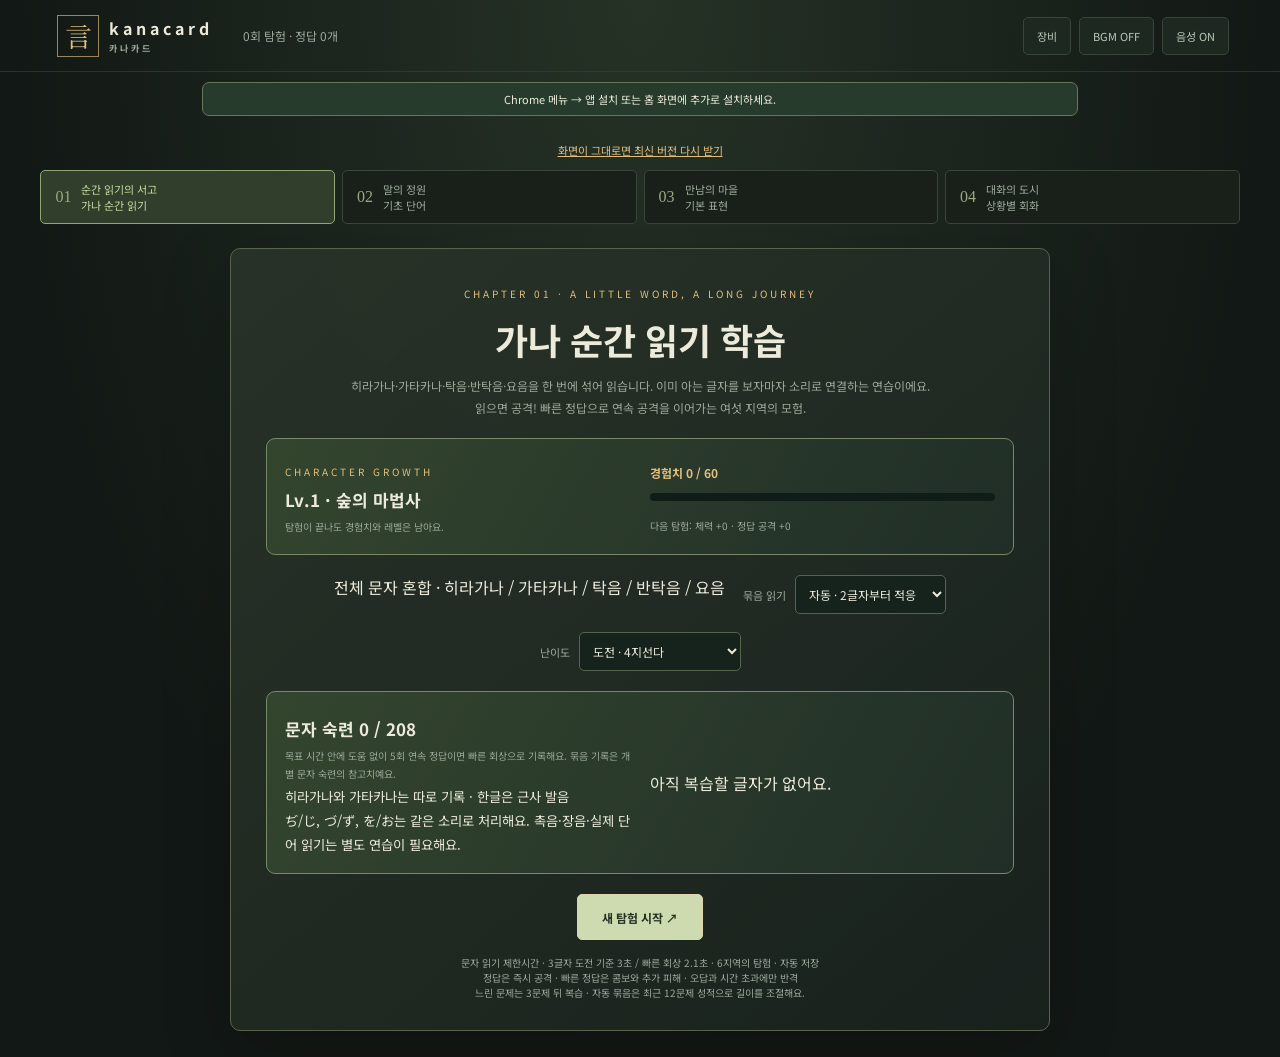
==== commit 8c4dd7ba: "Simplify to one hero and four choices with wider portrait spacing" ====
--- a/index.html
+++ b/index.html
@@ -1,10 +1,10 @@
 <!doctype html>
 <html lang="ko">
-<head><meta charset="utf-8"><meta name="viewport" content="width=device-width,initial-scale=1,viewport-fit=cover"><meta name="theme-color" content="#131916"><meta name="description" content="가나를 빠르게 읽으면 공격! 히라가나·가타카나를 섞어 읽는 개인용 일본어 학습 RPG."><title>kanacard · 글자가 마법이 되는 모험</title><link rel="stylesheet" href="style.css?v=reading-battle-13"><link rel="manifest" href="./manifest.webmanifest?v=4"><link rel="icon" href="./icons/icon-192.png"><link rel="apple-touch-icon" href="./icons/apple-touch-icon.png"><meta name="mobile-web-app-capable" content="yes"><meta name="apple-mobile-web-app-capable" content="yes"><meta name="apple-mobile-web-app-title" content="kanacard"><meta name="apple-mobile-web-app-status-bar-style" content="black-translucent"></head>
+<head><meta charset="utf-8"><meta name="viewport" content="width=device-width,initial-scale=1,viewport-fit=cover"><meta name="theme-color" content="#131916"><meta name="description" content="가나를 빠르게 읽으면 공격! 히라가나·가타카나를 섞어 읽는 개인용 일본어 학습 RPG."><title>kanacard · 글자가 마법이 되는 모험</title><link rel="stylesheet" href="style.css?v=reading-simple-15"><link rel="manifest" href="./manifest.webmanifest?v=4"><link rel="icon" href="./icons/icon-192.png"><link rel="apple-touch-icon" href="./icons/apple-touch-icon.png"><meta name="mobile-web-app-capable" content="yes"><meta name="apple-mobile-web-app-capable" content="yes"><meta name="apple-mobile-web-app-title" content="kanacard"><meta name="apple-mobile-web-app-status-bar-style" content="black-translucent"></head>
 <body>
 <header><button id="home" class="brand" aria-label="탐험 설정 열기"><span>言</span><div>kanacard<small>카나카드</small></div></button><div id="run-stats" class="run-stats"></div><div class="header-actions"><button id="collection-button" hidden class="quiet">카드 도감</button><button id="deck-button" hidden class="quiet">덱 보기</button><button id="gear-button" class="quiet">장비</button><button id="music" class="quiet" aria-pressed="false">BGM OFF</button><button id="sound" class="quiet" aria-pressed="true">음성 ON</button></div></header>
 <aside class="pwa-tools"><div id="pwa-install" hidden><span id="pwa-install-message">홈 화면에서 앱처럼 플레이하세요.</span><button id="pwa-install-button" class="quiet">앱 설치</button></div><div id="pwa-update" hidden><span id="pwa-update-message">새 버전이 준비됐어요.</span><button id="pwa-update-button" class="quiet">업데이트</button></div></aside><main><a class="recovery-link" href="./recover.html">화면이 그대로면 최신 버전 다시 받기</a><nav id="stages" aria-label="학습 단계"></nav><div id="screen"></div></main>
 <div id="modal" class="modal hidden" role="dialog" aria-modal="true" aria-labelledby="modal-title"><section class="modal-panel"><button id="close-modal" class="close" aria-label="닫기">×</button><div id="modal-body"></div></section></div>
 <div id="live" class="sr-only" aria-live="polite"></div>
-<script src="lessons.js"></script><script src="portraits.js"></script><script src="gear-config.js"></script><script src="gear.js"></script><script src="gear-view.js"></script><script src="world-config.js"></script><script src="core.js"></script><script src="content-config.js"></script><script src="world.js"></script><script src="world-view.js"></script><script src="world-art.js"></script><script src="music.js"></script><script src="monsters.js"></script><script src="combat-actor.js"></script><script src="word-effects.js?v=reading-battle-13"></script><script src="reading-combat.js"></script><script src="app.js?v=reading-battle-13"></script>
+<script src="lessons.js"></script><script src="portraits.js"></script><script src="gear-config.js"></script><script src="gear.js"></script><script src="gear-view.js"></script><script src="world-config.js"></script><script src="core.js"></script><script src="content-config.js"></script><script src="world.js"></script><script src="world-view.js"></script><script src="world-art.js"></script><script src="music.js"></script><script src="monsters.js"></script><script src="combat-actor.js"></script><script src="word-effects.js?v=reading-simple-15"></script><script src="reading-combat.js"></script><script src="app.js?v=reading-simple-15"></script>
 <script src="viewport.js"></script><script src="pwa.js"></script></body></html>
--- a/style.css
+++ b/style.css
@@ -349,3 +349,96 @@
 @media (prefers-reduced-motion: reduce) {
   .reading-battle .letter-shot { animation: none; }
 }
+
+/* Keep the prompt and its attack visible together throughout the battle. */
+.combat-view .combat-layout.reading-battle {
+  grid-template-columns: minmax(0, 1.1fr) minmax(300px, 1fr);
+  grid-template-rows: 24px minmax(0, 1fr) auto;
+  gap: 10px;
+  min-height: 400px;
+}
+.reading-battle .combat-top { grid-column: 1 / -1; }
+.combat-view .reading-battle .battlefield { grid-column: 1; grid-row: 2; min-height: 0; }
+.reading-battle .reading-status { grid-column: 1; grid-row: 3; padding: 8px; gap: 4px 12px; }
+.reading-battle .reading-status strong { font-size: 18px; }
+.reading-panel {
+  grid-column: 2;
+  grid-row: 2 / 4;
+  min-height: 0;
+  overflow: auto;
+  padding: clamp(10px, 2vw, 24px);
+  border: 1px solid #8caa7899;
+  border-radius: 14px;
+  background: #172b25;
+  text-align: center;
+}
+.reading-panel-heading, .reading-panel-actions { display: flex; align-items: center; justify-content: space-between; gap: 8px; font-size: 11px; color: var(--muted); }
+.reading-panel .question-prompt { margin: 10px 0 6px; font-size: clamp(28px, 4.5vw, 52px); overflow-wrap: anywhere; }
+.reading-panel #reading-clock { margin: 5px 0 10px; font-size: 12px; }
+.reading-panel .answers { display: grid; grid-template-columns: repeat(2, minmax(0, 1fr)); gap: 8px; margin: 0; }
+.reading-panel .answer { min-width: 0; min-height: 44px; padding: 10px 6px; font-size: clamp(13px, 1.5vw, 18px); overflow-wrap: anywhere; }
+.reading-panel .answer:disabled { opacity: 1; }
+.reading-panel .answer.correct { border-color: #bedf8c; background: #385a32; }
+.reading-panel .answer.wrong { border-color: #ef9c8d; background: #663d38; }
+.reading-feedback { min-height: 40px; margin: 10px 0; font-size: 12px; color: #e9d8aa; }
+.reading-feedback span { display: block; margin-top: 5px; color: var(--text); }
+.reading-panel > .primary { margin-bottom: 10px; width: 100%; }
+@media (orientation: portrait), (max-width: 600px) {
+  .combat-view .combat-layout.reading-battle {
+    grid-template-columns: minmax(0, 1fr);
+    grid-template-rows: 20px minmax(130px, .7fr) auto minmax(230px, 1fr);
+    gap: 6px;
+    min-height: 520px;
+  }
+  .reading-battle .reading-panel { grid-column: 1; grid-row: 4; padding: 10px; }
+  .reading-panel .question-prompt { margin: 4px 0; font-size: clamp(28px, 8vw, 40px); }
+  .reading-panel .answers { gap: 5px; }
+  .reading-panel .answer { min-height: 40px; padding: 7px 5px; }
+  .reading-feedback { min-height: 20px; margin: 6px 0; }
+  .reading-battle .reading-status small { display: none; }
+}
+@media (orientation: landscape) and (max-height: 600px) {
+  .combat-view .combat-layout.reading-battle { min-height: 260px; grid-template-rows: 18px minmax(0, 1fr) auto; }
+  .reading-battle .reading-panel { padding: 8px; }
+  .reading-panel .question-prompt { font-size: 28px; margin: 3px 0; }
+  .reading-panel .answer { min-height: 34px; padding: 5px; font-size: 12px; }
+  .reading-panel .answers { gap: 4px; }
+  .reading-panel #reading-clock { margin: 3px 0 5px; font-size: 10px; }
+  .reading-feedback { min-height: 16px; margin: 5px 0; font-size: 10px; }
+  .reading-battle .reading-status small { display: none; }
+}
+@media (orientation: portrait), (max-width: 600px) {
+  .combat-view .combat-layout.reading-battle {
+    min-height: 0;
+    grid-template-rows: 20px minmax(110px, .65fr) auto minmax(0, 1fr);
+  }
+  .combat-view .reading-battle .hero-actor { width: clamp(80px, 16dvh, 140px); height: clamp(85px, 17dvh, 145px); }
+  .combat-view .reading-battle .enemy-unit > svg { width: clamp(85px, 17dvh, 145px); height: clamp(90px, 18dvh, 150px); }
+  .combat-view .reading-battle .unit { padding-bottom: 4px; }
+}
+
+/* Portrait combat keeps a clear lane between the two actors. */
+@media (orientation: portrait) and (max-width: 700px) {
+  .combat-view .combat-layout.reading-battle .battlefield {
+    display: grid;
+    grid-template-columns: minmax(0, 1fr) 18% minmax(0, 1fr);
+    grid-template-rows: minmax(0, 1fr);
+    align-items: end;
+    padding-inline: 3%;
+  }
+  .combat-view .reading-battle .battlefield .unit {
+    grid-row: 1;
+    width: 100%;
+    max-width: 100%;
+    min-width: 0;
+    margin: 0;
+    padding-inline: 0;
+    justify-self: center;
+  }
+  .combat-view .reading-battle .battlefield .hero-unit { grid-column: 1; }
+  .combat-view .reading-battle .battlefield .enemy-unit { grid-column: 3; }
+  .combat-view .reading-battle .hero-actor { width: min(100%, 120px); height: clamp(85px, 16dvh, 130px); }
+  .combat-view .reading-battle .enemy-unit > svg { width: min(100%, 125px); height: clamp(90px, 17dvh, 135px); }
+  .combat-view .reading-battle .unit-name { max-width: 100%; font-size: 10px; }
+  .combat-view .reading-battle .enemy-unit > .intent { font-size: 9px; padding: 3px 4px; }
+}
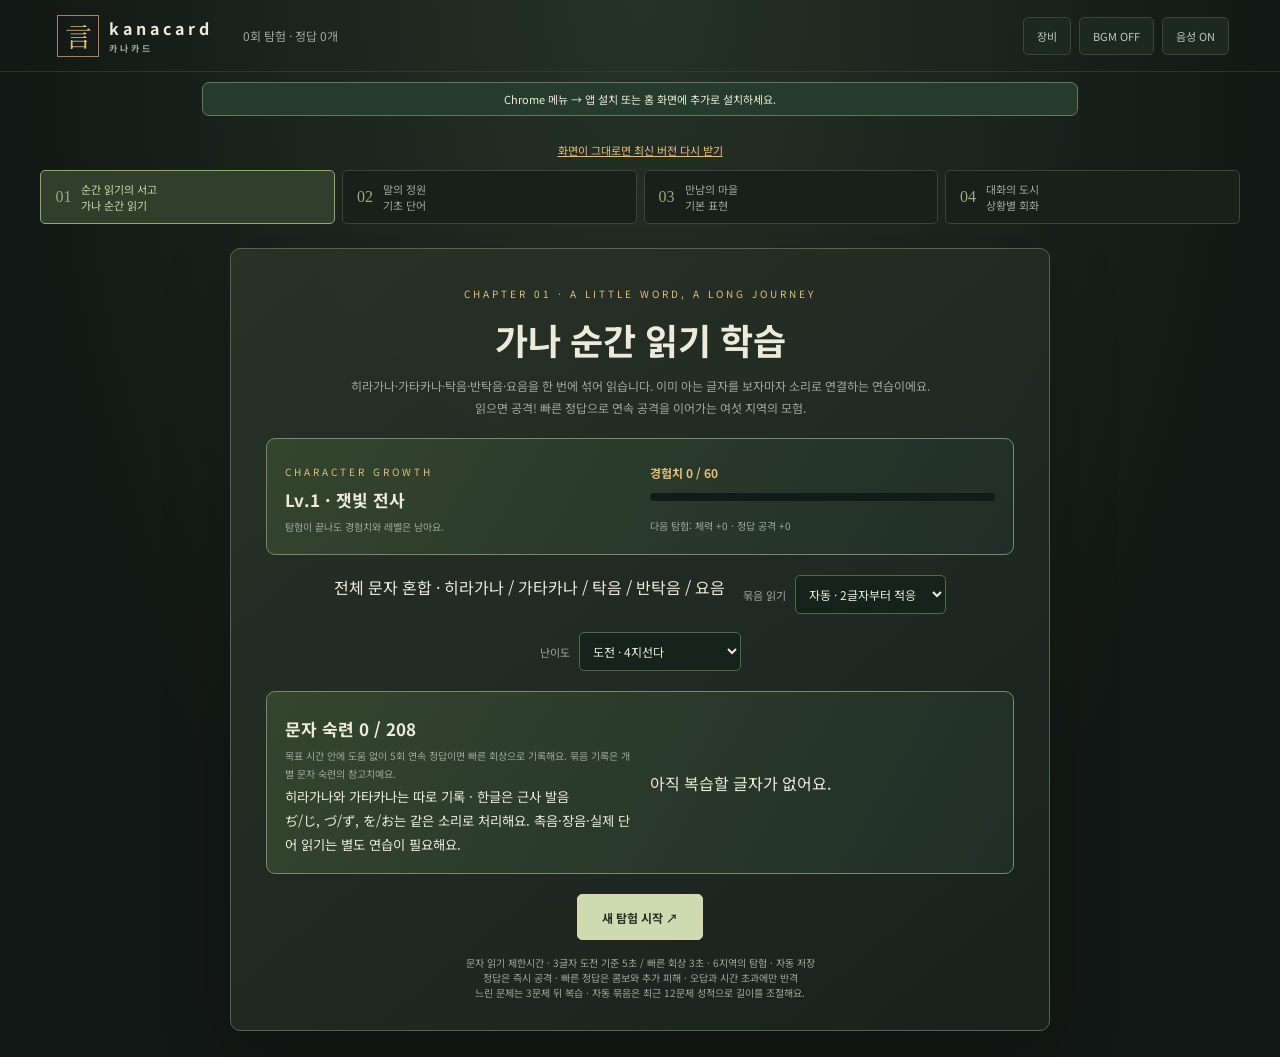
==== commit 42227cd9: "Refresh warrior and equipment visuals with gentler timing and balanced survival" ====
--- a/index.html
+++ b/index.html
@@ -1,10 +1,10 @@
 <!doctype html>
 <html lang="ko">
-<head><meta charset="utf-8"><meta name="viewport" content="width=device-width,initial-scale=1,viewport-fit=cover"><meta name="theme-color" content="#131916"><meta name="description" content="가나를 빠르게 읽으면 공격! 히라가나·가타카나를 섞어 읽는 개인용 일본어 학습 RPG."><title>kanacard · 글자가 마법이 되는 모험</title><link rel="stylesheet" href="style.css?v=reading-simple-15"><link rel="manifest" href="./manifest.webmanifest?v=4"><link rel="icon" href="./icons/icon-192.png"><link rel="apple-touch-icon" href="./icons/apple-touch-icon.png"><meta name="mobile-web-app-capable" content="yes"><meta name="apple-mobile-web-app-capable" content="yes"><meta name="apple-mobile-web-app-title" content="kanacard"><meta name="apple-mobile-web-app-status-bar-style" content="black-translucent"></head>
+<head><meta charset="utf-8"><meta name="viewport" content="width=device-width,initial-scale=1,viewport-fit=cover"><meta name="theme-color" content="#131916"><meta name="description" content="가나를 빠르게 읽으면 공격! 히라가나·가타카나를 섞어 읽는 개인용 일본어 학습 RPG."><title>kanacard · 글자가 마법이 되는 모험</title><link rel="stylesheet" href="style.css?v=warrior-recall-16"><link rel="manifest" href="./manifest.webmanifest?v=4"><link rel="icon" href="./icons/icon-192.png"><link rel="apple-touch-icon" href="./icons/apple-touch-icon.png"><meta name="mobile-web-app-capable" content="yes"><meta name="apple-mobile-web-app-capable" content="yes"><meta name="apple-mobile-web-app-title" content="kanacard"><meta name="apple-mobile-web-app-status-bar-style" content="black-translucent"></head>
 <body>
 <header><button id="home" class="brand" aria-label="탐험 설정 열기"><span>言</span><div>kanacard<small>카나카드</small></div></button><div id="run-stats" class="run-stats"></div><div class="header-actions"><button id="collection-button" hidden class="quiet">카드 도감</button><button id="deck-button" hidden class="quiet">덱 보기</button><button id="gear-button" class="quiet">장비</button><button id="music" class="quiet" aria-pressed="false">BGM OFF</button><button id="sound" class="quiet" aria-pressed="true">음성 ON</button></div></header>
 <aside class="pwa-tools"><div id="pwa-install" hidden><span id="pwa-install-message">홈 화면에서 앱처럼 플레이하세요.</span><button id="pwa-install-button" class="quiet">앱 설치</button></div><div id="pwa-update" hidden><span id="pwa-update-message">새 버전이 준비됐어요.</span><button id="pwa-update-button" class="quiet">업데이트</button></div></aside><main><a class="recovery-link" href="./recover.html">화면이 그대로면 최신 버전 다시 받기</a><nav id="stages" aria-label="학습 단계"></nav><div id="screen"></div></main>
 <div id="modal" class="modal hidden" role="dialog" aria-modal="true" aria-labelledby="modal-title"><section class="modal-panel"><button id="close-modal" class="close" aria-label="닫기">×</button><div id="modal-body"></div></section></div>
 <div id="live" class="sr-only" aria-live="polite"></div>
-<script src="lessons.js"></script><script src="portraits.js"></script><script src="gear-config.js"></script><script src="gear.js"></script><script src="gear-view.js"></script><script src="world-config.js"></script><script src="core.js"></script><script src="content-config.js"></script><script src="world.js"></script><script src="world-view.js"></script><script src="world-art.js"></script><script src="music.js"></script><script src="monsters.js"></script><script src="combat-actor.js"></script><script src="word-effects.js?v=reading-simple-15"></script><script src="reading-combat.js"></script><script src="app.js?v=reading-simple-15"></script>
+<script src="lessons.js"></script><script src="portraits.js"></script><script src="gear-config.js"></script><script src="gear.js"></script><script src="gear-view.js"></script><script src="world-config.js"></script><script src="core.js"></script><script src="content-config.js"></script><script src="world.js"></script><script src="world-view.js"></script><script src="world-art.js"></script><script src="music.js"></script><script src="monsters.js"></script><script src="combat-actor.js"></script><script src="word-effects.js?v=warrior-recall-16"></script><script src="reading-combat.js"></script><script src="app.js?v=warrior-recall-16"></script>
 <script src="viewport.js"></script><script src="pwa.js"></script></body></html>
--- a/style.css
+++ b/style.css
@@ -442,3 +442,32 @@
   .combat-view .reading-battle .unit-name { max-width: 100%; font-size: 10px; }
   .combat-view .reading-battle .enemy-unit > .intent { font-size: 9px; padding: 3px 4px; }
 }
+
+/* Steel armor, a broad sword and a crimson mantle share the combat skeleton. */
+.warrior-plate { filter: drop-shadow(0 2px 2px #0b1727); }
+.warrior-blade { filter: drop-shadow(0 0 4px #c8eeff99); }
+.equipment-preview { position: relative; display: grid; justify-items: center; padding: 10px; min-height: 230px; isolation: isolate; }
+.equipment-preview .fighter-rig { width: 185px; height: 210px; z-index: 1; }
+.equipment-preview > span { color: #e6d5aa; font-size: 13px; font-weight: 700; }
+.equipment-aura { position: absolute; inset: 15% 20% 10%; border-radius: 50%; background: radial-gradient(ellipse, #94bdd536, transparent 70%); border-bottom: 2px solid #b3cee855; z-index: -1; }
+.gear-slot .equipment-art { width: 64px; height: 64px; }
+.gear-slot small { color: var(--gear); font-size: 10px; }
+.gear-icon { width: 76px; height: 76px; border-radius: 14px; background: radial-gradient(ellipse at top, color-mix(in srgb,var(--gear),transparent 75%), #15232b); }
+.equipment-art { display: block; width: 60px; height: 60px; filter: drop-shadow(0 0 6px color-mix(in srgb,var(--gear),transparent 55%)); }
+.gear-item { border-top-width: 3px; }
+.gear-detail-icon .equipment-art { width: 88px; height: 88px; }
+.equipment-tryon { display: grid; grid-template-columns: repeat(2,minmax(0,1fr)); gap: 8px; margin: 16px 0; }
+.equipment-tryon > div { border: 1px solid #647c8655; border-radius: 12px; padding: 8px; }
+.equipment-tryon small { display: block; font-size: 11px; color: #d7c496; }
+.equipment-tryon .equipment-preview { min-height: 180px; padding: 0; }
+.equipment-tryon .fighter-rig { width: 140px; max-width: 100%; height: 165px; }
+.equipment-tryon .equipment-preview > span { font-size: 10px; }
+@media (max-width: 700px) {
+  .gear-slot .equipment-art { width: 48px; height: 48px; }
+  .gear-slot { align-items: center; }
+  .gear-item .gear-icon { width: 66px; height: 66px; }
+  .gear-item .equipment-art { width: 54px; height: 54px; }
+}
+.gear-slot-filters { display: flex; flex-wrap: wrap; justify-content: center; gap: 8px; margin-top: 16px; }
+.gear-slot-filters [aria-pressed="true"] { border-color: #dbbf82; background: #3b4536; color: #f4dfab; }
+.gear-item.is-equipped { box-shadow: inset 0 0 0 2px #d5e4b4, 0 0 12px #9bbd7930; }
